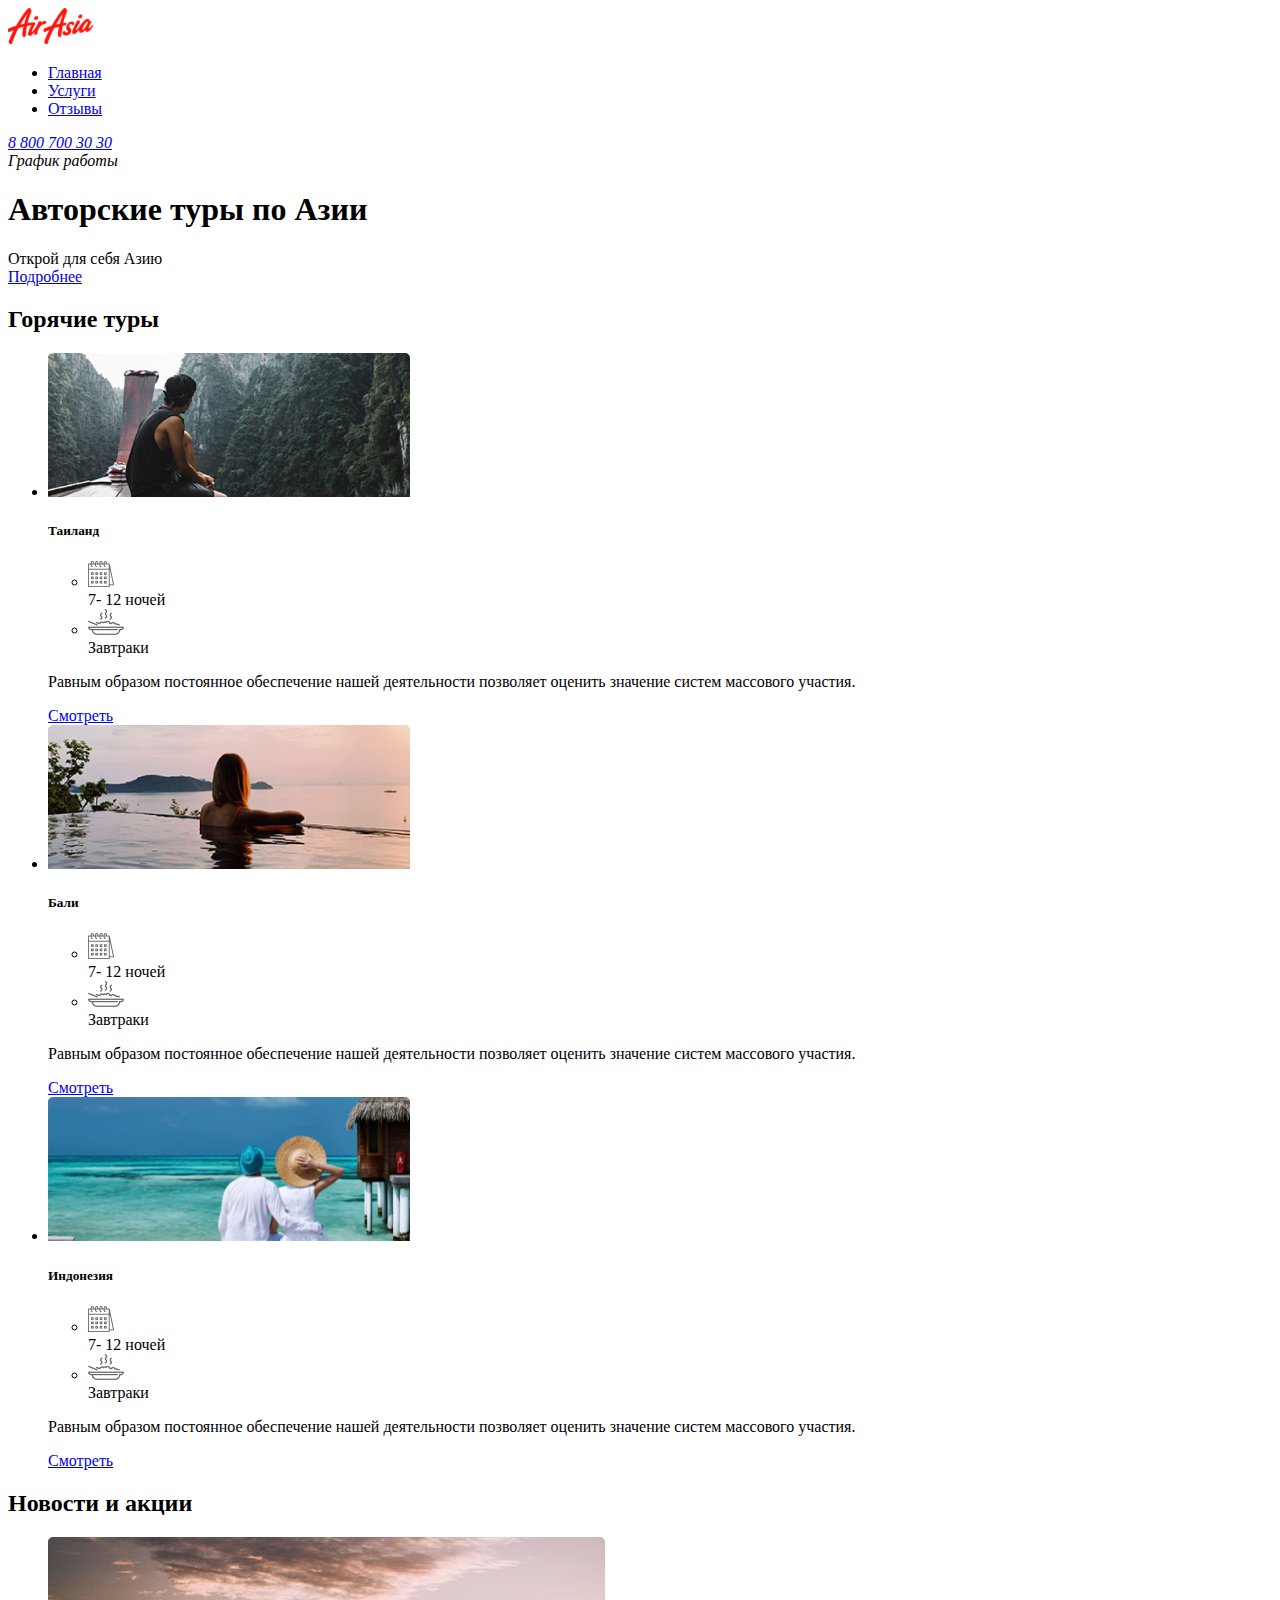
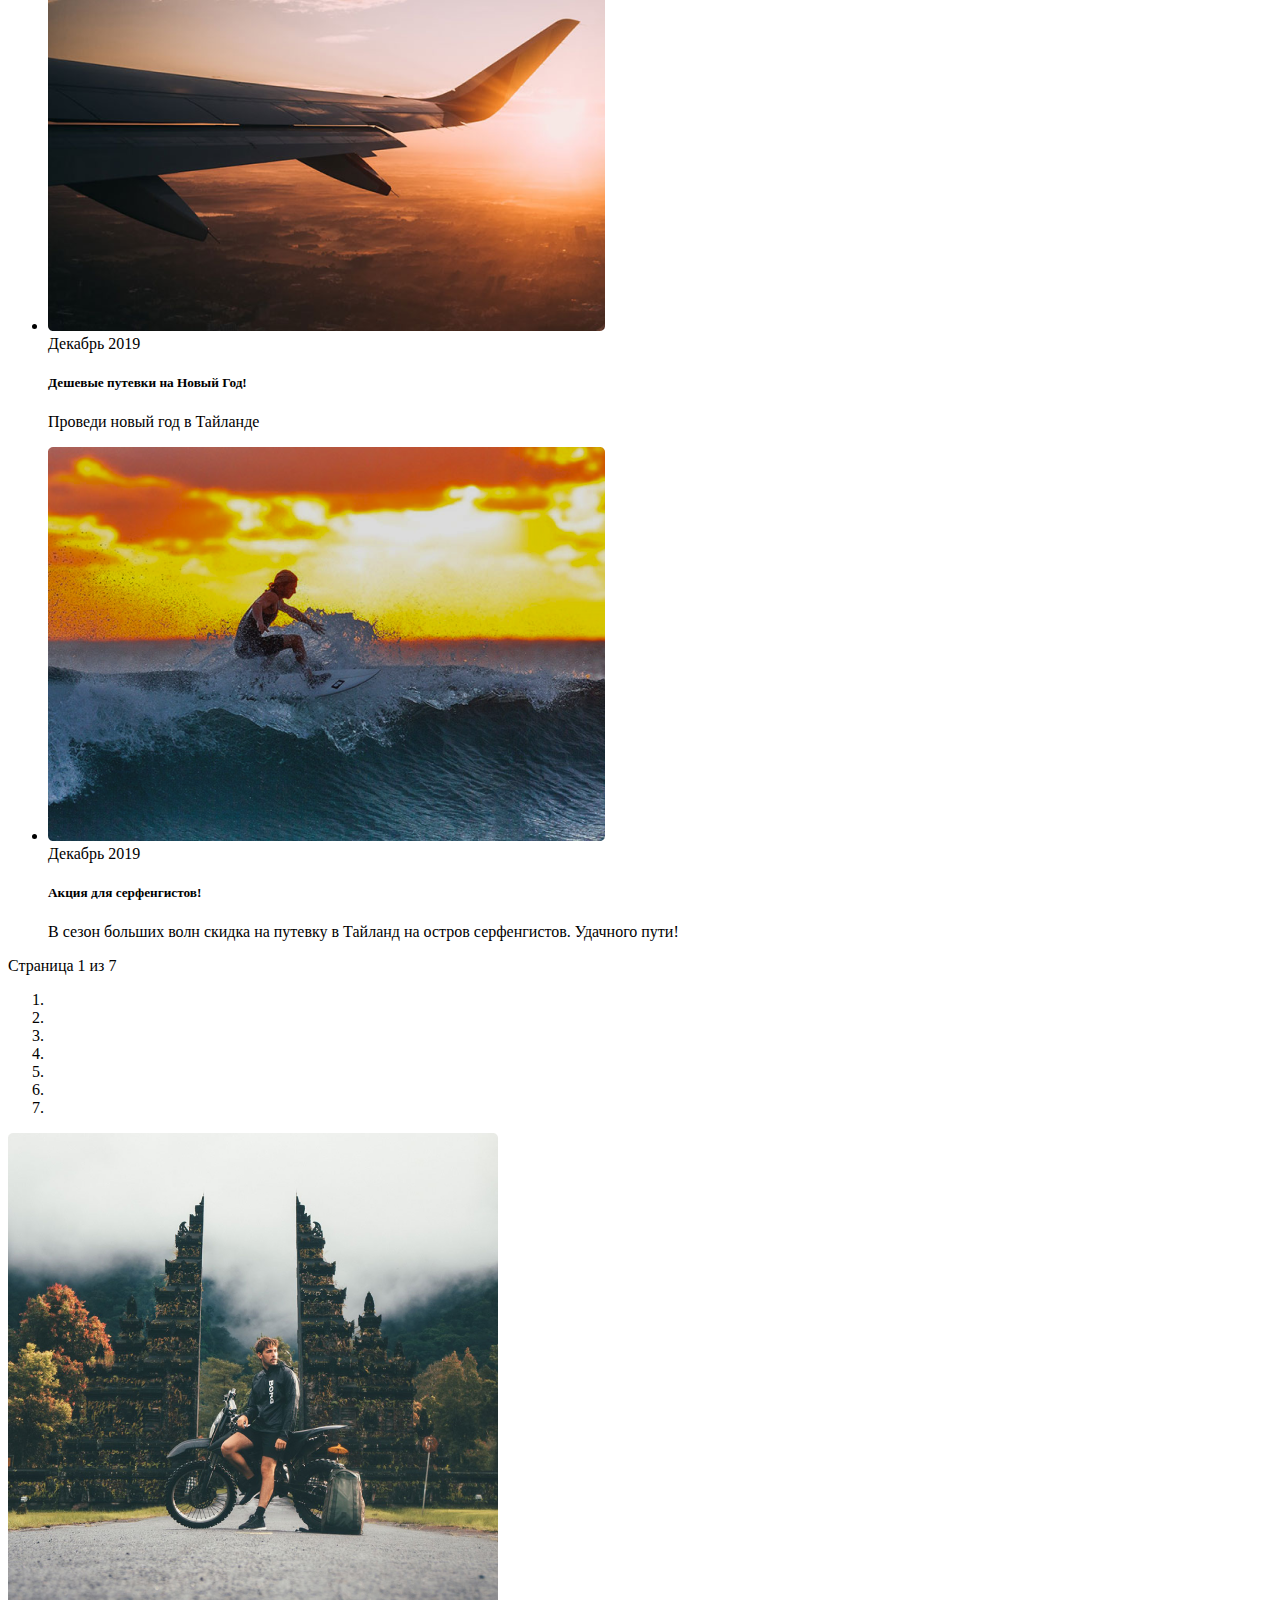
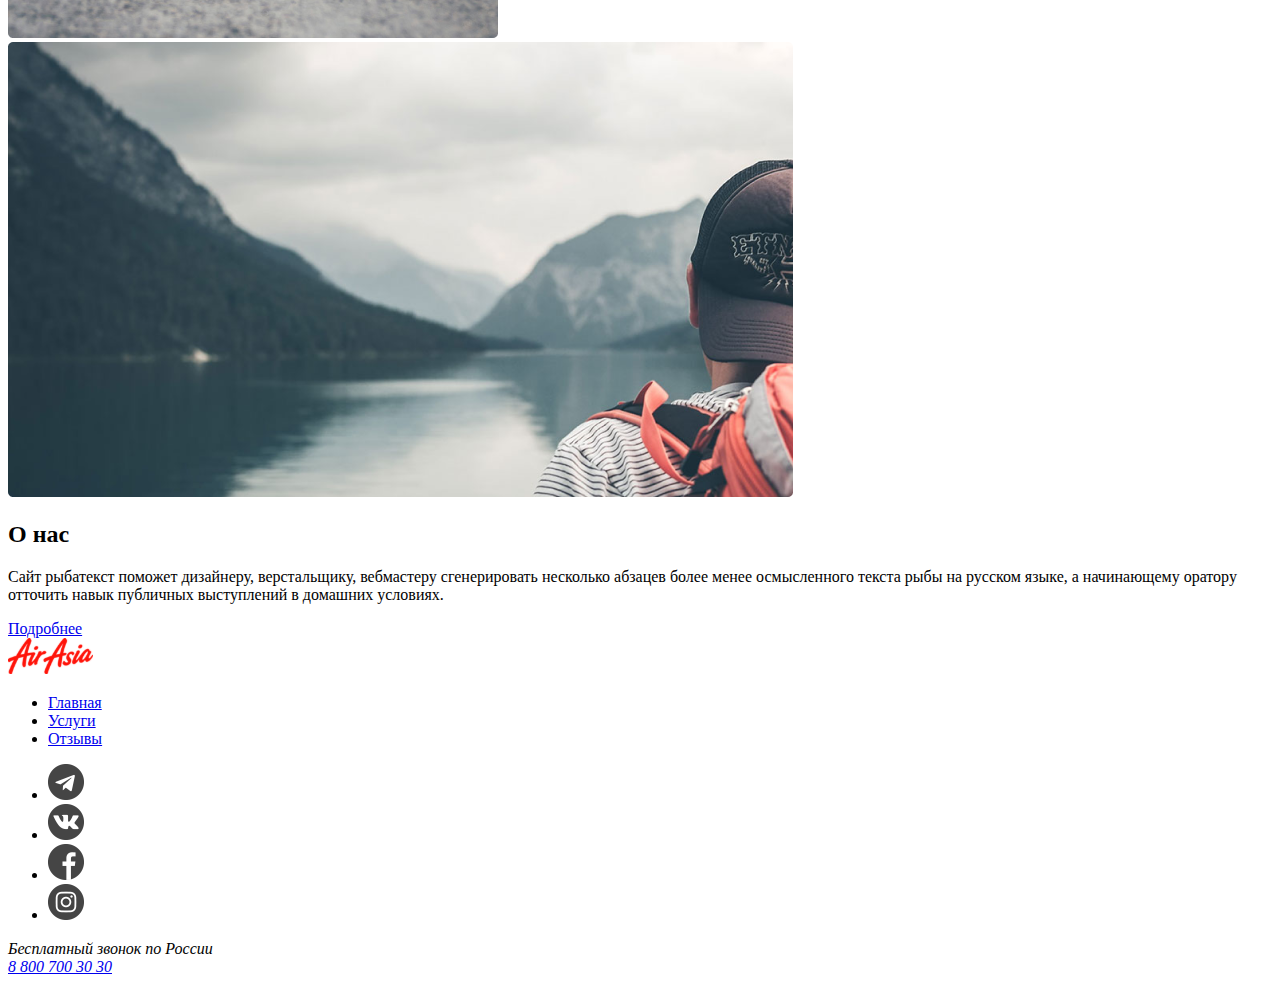
==== index.html @ 6c0ec5ff "Add files via upload" ====
<!DOCTYPE html>
<html lang="ru">

<head>
  <meta charset="UTF-8">
  <meta http-equiv="X-UA-Compatible" content="IE=edge">
  <meta name="viewport" content="width=device-width, initial-scale=1.0">
  <title>Air-asia</title>
</head>

<body>
  <div class="wrapper">
    <div class="wrapper__content">
      <header class="header">
        <div class="container header__container">
          <a href="#" class="logo">
            <img src="logo/logo.svg" alt="logo" class="logo__img">
          </a>
          <nav class="menu">
            <ul class="menu__list">
              <li class="menu__item">
                <a href="#" class="menu__link">Главная</a>
              </li>
              <li class="menu__item">
                <a href="#" class="menu__link">Услуги</a>
              </li>
              <li class="menu__item">
                <a href="#" class="menu__link">Отзывы</a>
              </li>
            </ul>
          </nav>
          <address class="contacts">
            <a href="tel:+78007003030" class="contact__phone">8 800 700 30 30</a>
            <div class="contacts__info">График работы</div>
          </address>
        </div>
      </header>

      <main class="maincontent">
        <section class="hello">
          <div class="container hello__container">
            <h1 class="hello__title">Авторские туры по Азии</h1>
            <div class="hello__subtitle">Открой для себя Азию</div>
            <a href="#" class="button">Подробнее</a>
          </div>
        </section>

        <section class="offers">
          <div class="container offers__container">
            <h2 class="title title--fire">Горячие туры</h2>
            <ul class="offers__list">
              <li class="offers__item">
                <img src="img/river.png" alt="river" class="offers__img">
                <div class="offers__content">
                  <h5 class="offers__title">Таиланд</h5>
                  <ul class="offers__features">
                    <li class="offers__feature">
                      <img src="icon/calendar.svg" alt="calendar" class="offers__feature-icon">
                      <div class="offer__feature-text">7- 12 ночей</div>
                    </li>
                    <li class="offers__feature">
                      <img src="icon/meal.svg" alt="meal" class="offers__feature-icon">
                      <div class="offer__feature-text">Завтраки</div>
                    </li>
                  </ul>
                  <p class="offers__text">Равным образом постоянное обеспечение нашей деятельности позволяет оценить
                    значение систем массового участия.</p>
                  <a href="#" class="button button--light">Смотреть</a>
                </div>
              </li>
              <li class="offers__item">
                <img src="img/pool.png" alt="pool" class="offers__img">
                <div class="offers__content">
                  <h5 class="offers__title">Бали</h5>
                  <ul class="offers__features">
                    <li class="offers__feature">
                      <img src="icon/calendar.svg" alt="calendar" class="offers__feature-icon">
                      <div class="offer__feature-text">7- 12 ночей</div>
                    </li>
                    <li class="offers__feature">
                      <img src="icon/meal.svg" alt="meal" class="offers__feature-icon">
                      <div class="offer__feature-text">Завтраки</div>
                    </li>
                  </ul>
                  <p class="offers__text">Равным образом постоянное обеспечение нашей деятельности позволяет оценить
                    значение систем массового участия.</p>
                  <a href="#" class="button button--light">Смотреть</a>
              </li>
              <li class="offers__item">
                <img src="img/ocean.png" alt="ocean" class="offers__img">
                <div class="offers__content">
                  <h5 class="offers__title">Индонезия</h5>
                  <ul class="offers__features">
                    <li class="offers__feature">
                      <img src="icon/calendar.svg" alt="calendar" class="offers__feature-icon">
                      <div class="offer__feature-text">7- 12 ночей</div>
                    </li>
                    <li class="offers__feature">
                      <img src="icon/meal.svg" alt="meal" class="offers__feature-icon">
                      <div class="offer__feature-text">Завтраки</div>
                    </li>
                  </ul>
                  <p class="offers__text">Равным образом постоянное обеспечение нашей деятельности позволяет оценить
                    значение систем массового участия.</p>
                  <a href="#" class="button button--light">Смотреть</a>
              </li>
            </ul>
          </div>
        </section>

        <section class="news">
          <div class="container news__container">
            <h2 class="title">Новости и акции</h2>
            <ul class="news__list">
              <li class="news__item">
                <div class="news__content">
                  <img src="img/plain.png" alt="plain" class="news__img">
                  <div class="news__date">Декабрь 2019</div>
                  <h5 class="news__title">Дешевые путевки на Новый Год!</h5>
                  <p class="news__text">Проведи новый год в Тайланде</p>
                </div>
              </li>
              <li class="news__item">
                <div class="news__content">
                  <img src="img/Surfer.png" alt="Surfer" class="news__img">
                  <div class="news__date">Декабрь 2019</div>
                  <h5 class="news__title">Акция для серфенгистов!</h5>
                  <p class="news__text">В сезон больших волн скидка на путевку в Тайланд на остров серфенгистов.
                    Удачного пути!</p>
                </div>
              </li>
            </ul>
            <div class="news__page">
              <div class="news__page-number">Страница 1 из 7</div>
              <ol class="news__page-list">
                <li class="news__page-item"></li>
                <li class="news__page-item"></li>
                <li class="news__page-item"></li>
                <li class="news__page-item"></li>
                <li class="news__page-item"></li>
                <li class="news__page-item"></li>
                <li class="news__page-item"></li>
              </ol>
            </div>
          </div>
        </section>

        <section class="about">
          <div class="container about__container">
            <img src="img/gates.png" alt="gates" class="about__img">
            <div class="about__content">
              <img src="img/mountains.png" alt="mountains" class="about__img">
              <h2 class="title title--dark">О нас</h2>
              <p class="about__text">Сайт рыбатекст поможет дизайнеру, верстальщику, вебмастеру сгенерировать несколько абзацев более менее осмысленного текста рыбы на русском языке, а начинающему оратору отточить навык публичных выступлений в домашних условиях. </p>
              <a href="#" class="button">Подробнее</a>
            </div>
          </div>
        </section>
      </main>
    </div>
  </div>
  <footer class="footer">
    <div class="container footer__container">
      <a href="#" class="logo">
        <img src="logo/logo.svg" alt="logo" class="logo__img">
      </a>
      <nav class="menu">
        <ul class="menu__list">
          <li class="menu__item">
            <a href="#" class="menu__link">Главная</a>
          </li>
          <li class="menu__item">
            <a href="#" class="menu__link">Услуги</a>
          </li>
          <li class="menu__item">
            <a href="#" class="menu__link">Отзывы</a>
          </li>
        </ul>
        <ul class="socials">
          <li class="social__item">
            <a href="#" class="social__link">
              <img src="icon/telegram.svg" alt="telegram" class="social__icon">
            </a>
          </li>
          <li class="social__item">
            <a href="#" class="social__link">
              <img src="icon/vk.svg" alt="vk" class="social__icon">
            </a>
          </li>
          <li class="social__item">
            <a href="#" class="social__link">
              <img src="icon/f.svg" alt="facebook" class="social__icon">
            </a>
          </li>
          <li class="social__item">
            <a href="#" class="social__link">
              <img src="icon/in.svg" alt="instagram" class="social__icon">
            </a>
          </li>
        </ul>
      </nav>
      <address class="footer__contacts">
        <div class="footer__info">Бесплатный звонок по России</div>
        <a href="tel:+78007003030" class="contact__phone">8 800 700 30 30</a>
      </address>
    </div>
  </footer>
</body>

</html>
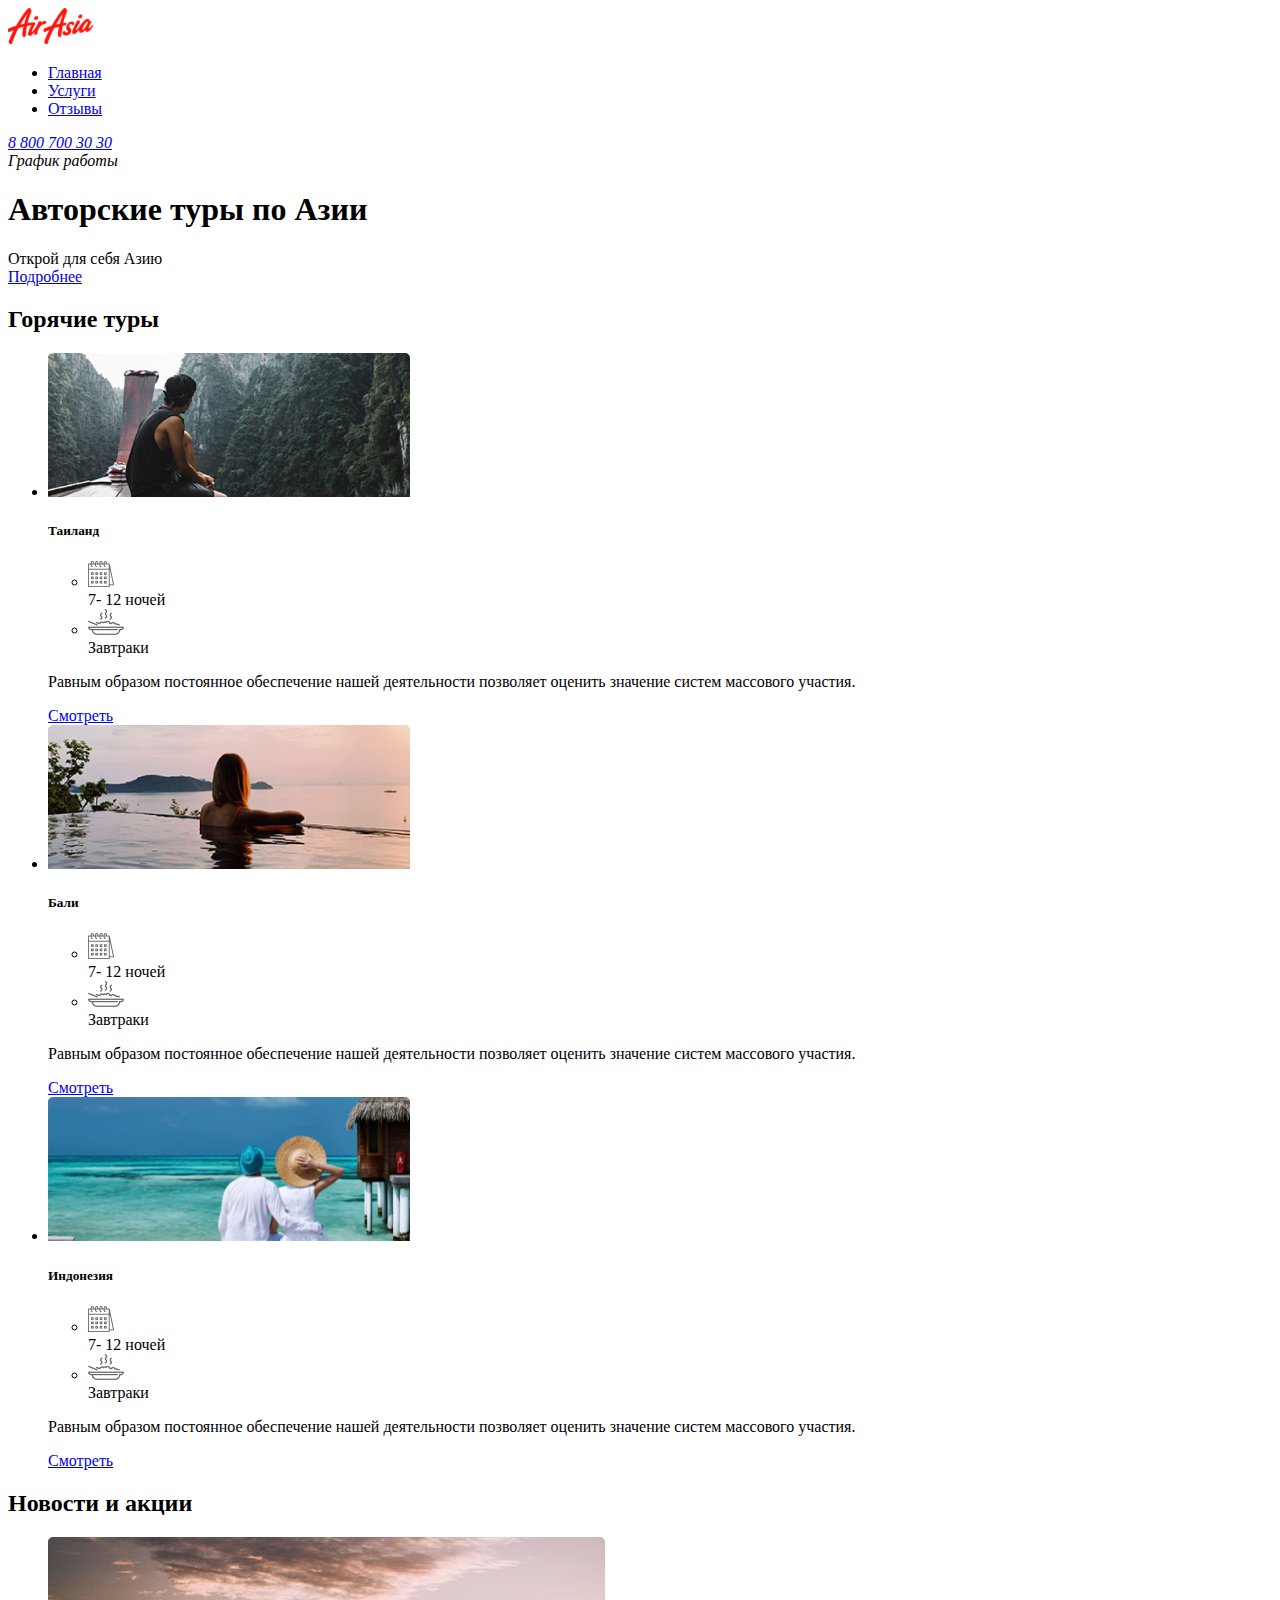
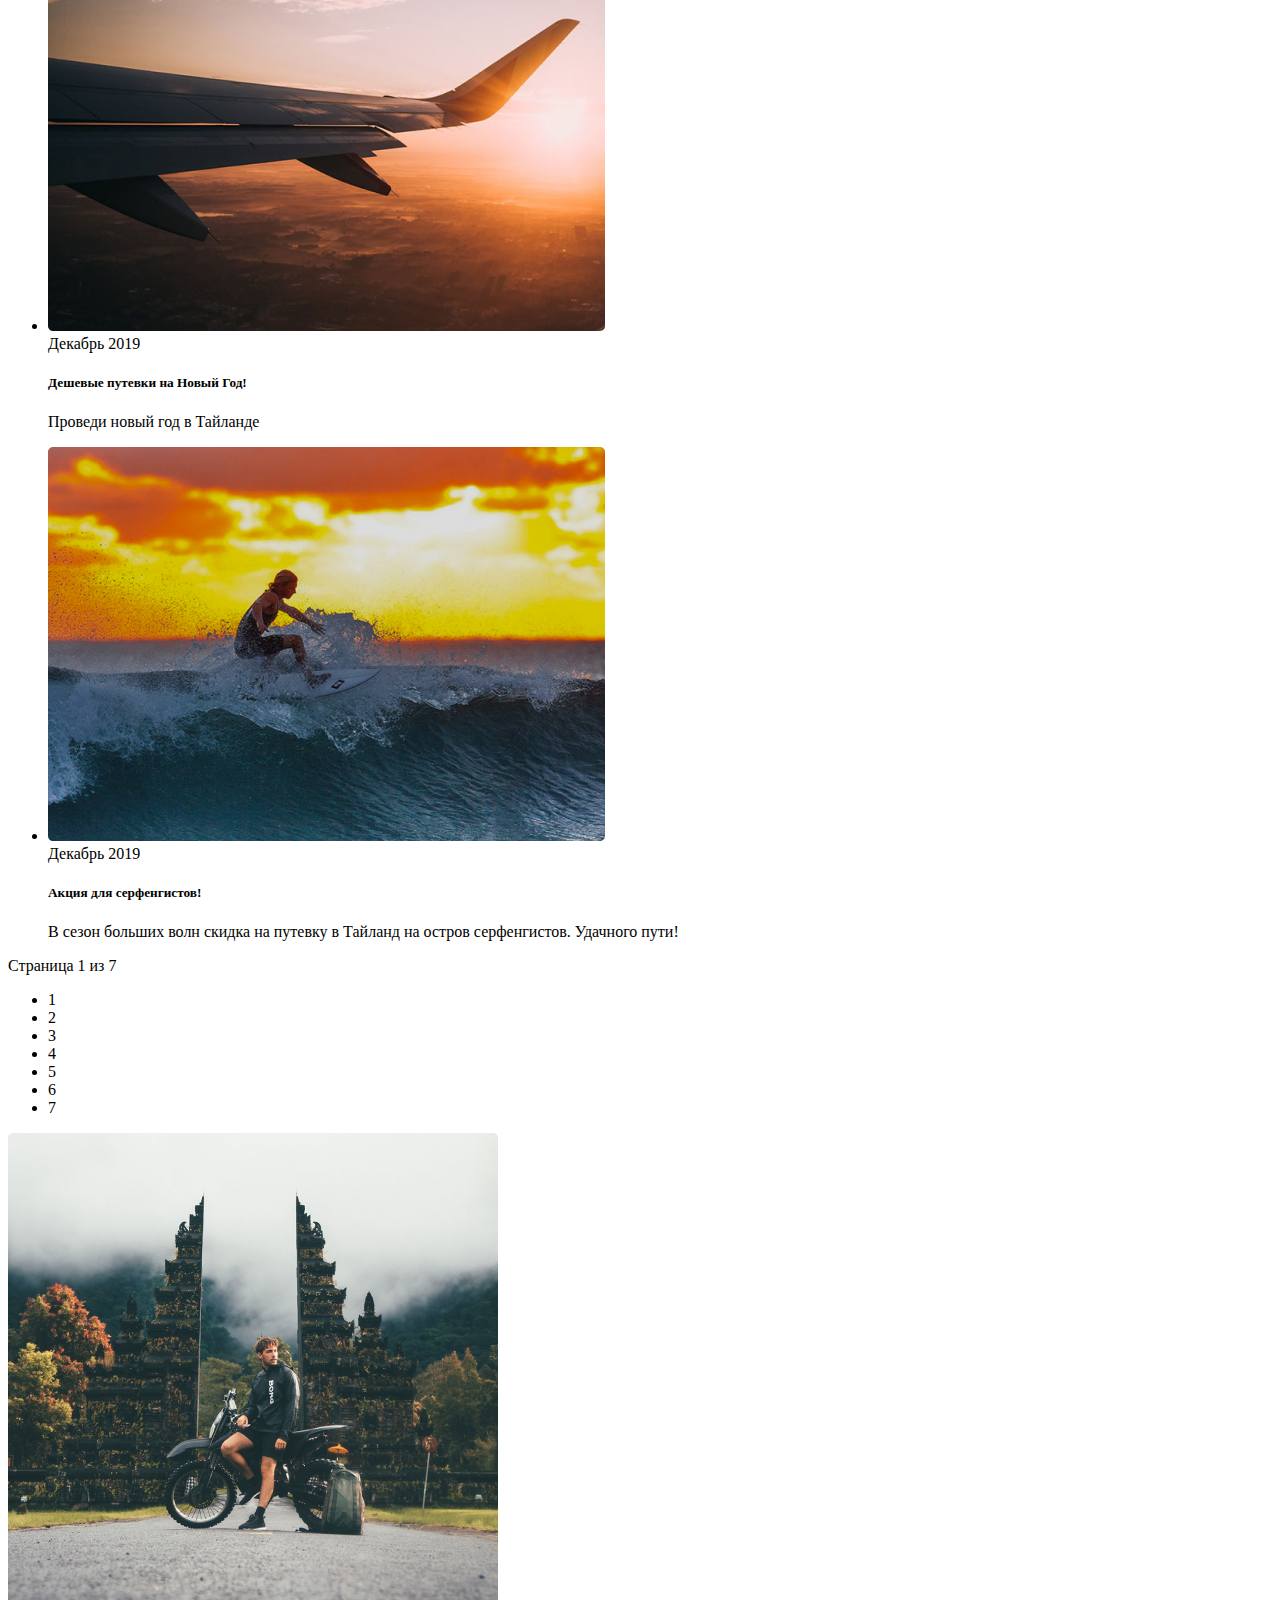
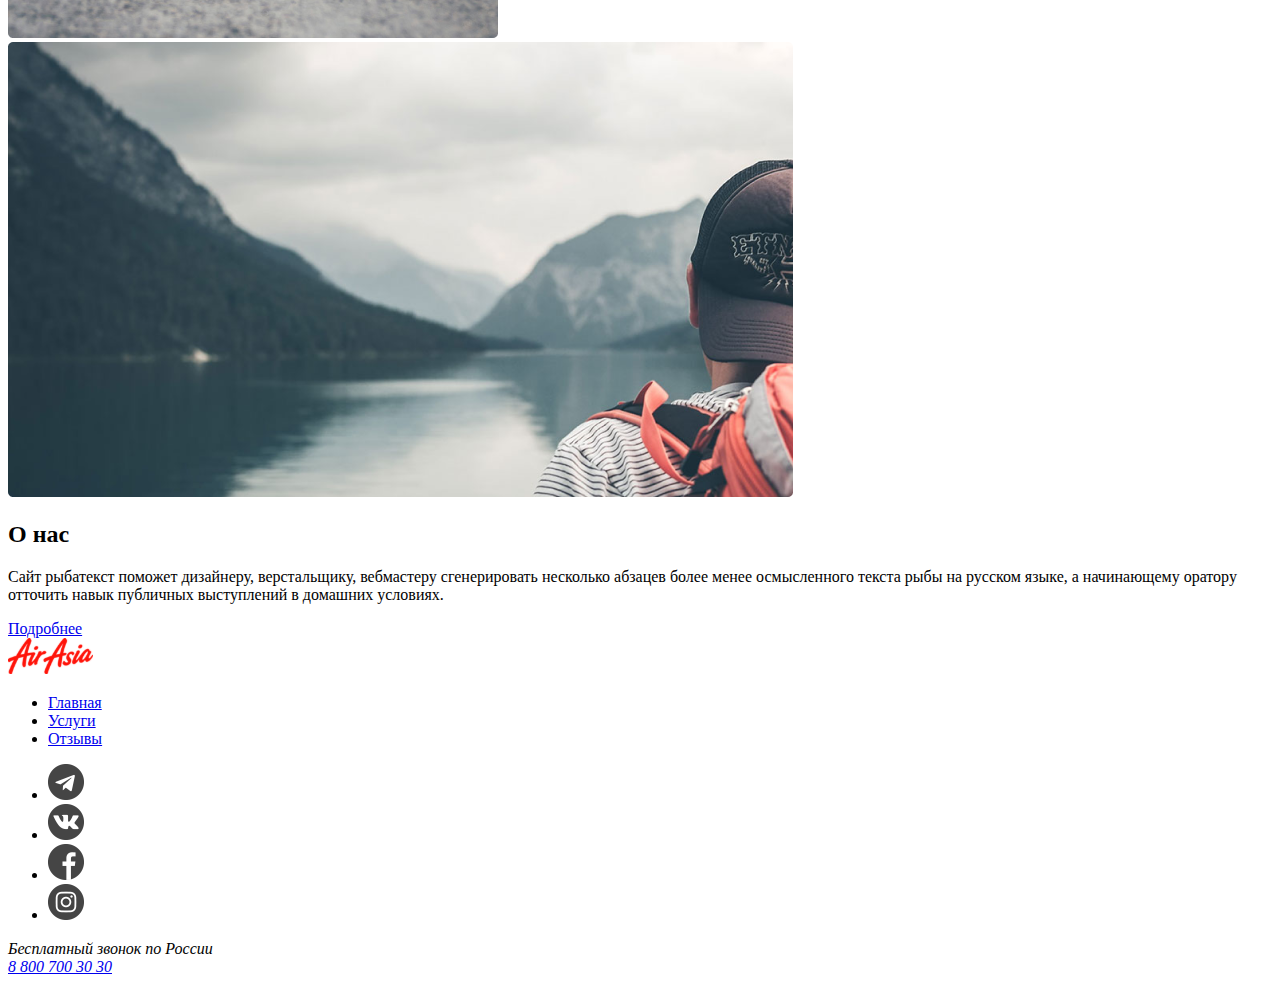
==== commit 2de86c6c: "Update index.html" ====
--- a/index.html
+++ b/index.html
@@ -10,154 +10,154 @@
 
 <body>
   <div class="wrapper">
-    <div class="wrapper__content">
-      <header class="header">
-        <div class="container header__container">
-          <a href="#" class="logo">
-            <img src="logo/logo.svg" alt="logo" class="logo__img">
-          </a>
-          <nav class="menu">
-            <ul class="menu__list">
-              <li class="menu__item">
-                <a href="#" class="menu__link">Главная</a>
-              </li>
-              <li class="menu__item">
-                <a href="#" class="menu__link">Услуги</a>
-              </li>
-              <li class="menu__item">
-                <a href="#" class="menu__link">Отзывы</a>
-              </li>
+    <header class="header">
+      <div class="container header__container">
+        <a href="#" class="logo">
+          <img src="logo/logo.svg" alt="logo" class="logo__img">
+        </a>
+        <nav class="menu">
+          <ul class="menu__list">
+            <li class="menu__item">
+              <a href="#" class="menu__link">Главная</a>
+            </li>
+            <li class="menu__item">
+              <a href="#" class="menu__link">Услуги</a>
+            </li>
+            <li class="menu__item">
+              <a href="#" class="menu__link">Отзывы</a>
+            </li>
+          </ul>
+        </nav>
+        <address class="contacts">
+          <a href="tel:+78007003030" class="contact__phone">8 800 700 30 30</a>
+          <div class="contacts__info">График работы</div>
+        </address>
+      </div>
+    </header>
+
+    <main class="maincontent">
+      <section class="hello">
+        <div class="container hello__container">
+          <h1 class="hello__title">Авторские туры по Азии</h1>
+          <div class="hello__subtitle">Открой для себя Азию</div>
+          <a href="#" class="button">Подробнее</a>
+        </div>
+      </section>
+
+      <section class="offers">
+        <div class="container offers__container">
+          <h2 class="title title--fire">Горячие туры</h2>
+          <ul class="offers__list">
+            <li class="offers__item">
+              <img src="img/river.png" alt="river" class="offers__img">
+              <div class="offers__content">
+                <h5 class="offers__title">Таиланд</h5>
+                <ul class="offers__features">
+                  <li class="offers__feature">
+                    <img src="icon/calendar.svg" alt="calendar" class="offers__feature-icon">
+                    <div class="offer__feature-text">7- 12 ночей</div>
+                  </li>
+                  <li class="offers__feature">
+                    <img src="icon/meal.svg" alt="meal" class="offers__feature-icon">
+                    <div class="offer__feature-text">Завтраки</div>
+                  </li>
+                </ul>
+                <p class="offers__text">Равным образом постоянное обеспечение нашей деятельности позволяет оценить
+                  значение систем массового участия.</p>
+                <a href="#" class="button button--light">Смотреть</a>
+              </div>
+            </li>
+            <li class="offers__item">
+              <img src="img/pool.png" alt="pool" class="offers__img">
+              <div class="offers__content">
+                <h5 class="offers__title">Бали</h5>
+                <ul class="offers__features">
+                  <li class="offers__feature">
+                    <img src="icon/calendar.svg" alt="calendar" class="offers__feature-icon">
+                    <div class="offer__feature-text">7- 12 ночей</div>
+                  </li>
+                  <li class="offers__feature">
+                    <img src="icon/meal.svg" alt="meal" class="offers__feature-icon">
+                    <div class="offer__feature-text">Завтраки</div>
+                  </li>
+                </ul>
+                <p class="offers__text">Равным образом постоянное обеспечение нашей деятельности позволяет оценить
+                  значение систем массового участия.</p>
+                <a href="#" class="button button--light">Смотреть</a>
+            </li>
+            <li class="offers__item">
+              <img src="img/ocean.png" alt="ocean" class="offers__img">
+              <div class="offers__content">
+                <h5 class="offers__title">Индонезия</h5>
+                <ul class="offers__features">
+                  <li class="offers__feature">
+                    <img src="icon/calendar.svg" alt="calendar" class="offers__feature-icon">
+                    <div class="offer__feature-text">7- 12 ночей</div>
+                  </li>
+                  <li class="offers__feature">
+                    <img src="icon/meal.svg" alt="meal" class="offers__feature-icon">
+                    <div class="offer__feature-text">Завтраки</div>
+                  </li>
+                </ul>
+                <p class="offers__text">Равным образом постоянное обеспечение нашей деятельности позволяет оценить
+                  значение систем массового участия.</p>
+                <a href="#" class="button button--light">Смотреть</a>
+            </li>
+          </ul>
+        </div>
+      </section>
+
+      <section class="news">
+        <div class="container news__container">
+          <h2 class="title">Новости и акции</h2>
+          <ul class="news__list">
+            <li class="news__item">
+              <div class="news__content">
+                <img src="img/plain.png" alt="plain" class="news__img">
+                <div class="news__date">Декабрь 2019</div>
+                <h5 class="news__title">Дешевые путевки на Новый Год!</h5>
+                <p class="news__text">Проведи новый год в Тайланде</p>
+              </div>
+            </li>
+            <li class="news__item">
+              <div class="news__content">
+                <img src="img/Surfer.png" alt="Surfer" class="news__img">
+                <div class="news__date">Декабрь 2019</div>
+                <h5 class="news__title">Акция для серфенгистов!</h5>
+                <p class="news__text">В сезон больших волн скидка на путевку в Тайланд на остров серфенгистов.
+                  Удачного пути!</p>
+              </div>
+            </li>
+          </ul>
+          <div class="news__page">
+            <div class="news__page-number">Страница 1 из 7</div>
+            <ul class="news__page-list">
+              <li class="news__page-item">1</li>
+              <li class="news__page-item">2</li>
+              <li class="news__page-item">3</li>
+              <li class="news__page-item">4</li>
+              <li class="news__page-item">5</li>
+              <li class="news__page-item">6</li>
+              <li class="news__page-item">7</li>
             </ul>
-          </nav>
-          <address class="contacts">
-            <a href="tel:+78007003030" class="contact__phone">8 800 700 30 30</a>
-            <div class="contacts__info">График работы</div>
-          </address>
-        </div>
-      </header>
-
-      <main class="maincontent">
-        <section class="hello">
-          <div class="container hello__container">
-            <h1 class="hello__title">Авторские туры по Азии</h1>
-            <div class="hello__subtitle">Открой для себя Азию</div>
+          </div>
+        </div>
+      </section>
+
+      <section class="about">
+        <div class="container about__container">
+          <img src="img/gates.png" alt="gates" class="about__img">
+          <div class="about__content">
+            <img src="img/mountains.png" alt="mountains" class="about__img">
+            <h2 class="title title--dark">О нас</h2>
+            <p class="about__text">Сайт рыбатекст поможет дизайнеру, верстальщику, вебмастеру сгенерировать несколько
+              абзацев более менее осмысленного текста рыбы на русском языке, а начинающему оратору отточить навык
+              публичных выступлений в домашних условиях. </p>
             <a href="#" class="button">Подробнее</a>
           </div>
-        </section>
-
-        <section class="offers">
-          <div class="container offers__container">
-            <h2 class="title title--fire">Горячие туры</h2>
-            <ul class="offers__list">
-              <li class="offers__item">
-                <img src="img/river.png" alt="river" class="offers__img">
-                <div class="offers__content">
-                  <h5 class="offers__title">Таиланд</h5>
-                  <ul class="offers__features">
-                    <li class="offers__feature">
-                      <img src="icon/calendar.svg" alt="calendar" class="offers__feature-icon">
-                      <div class="offer__feature-text">7- 12 ночей</div>
-                    </li>
-                    <li class="offers__feature">
-                      <img src="icon/meal.svg" alt="meal" class="offers__feature-icon">
-                      <div class="offer__feature-text">Завтраки</div>
-                    </li>
-                  </ul>
-                  <p class="offers__text">Равным образом постоянное обеспечение нашей деятельности позволяет оценить
-                    значение систем массового участия.</p>
-                  <a href="#" class="button button--light">Смотреть</a>
-                </div>
-              </li>
-              <li class="offers__item">
-                <img src="img/pool.png" alt="pool" class="offers__img">
-                <div class="offers__content">
-                  <h5 class="offers__title">Бали</h5>
-                  <ul class="offers__features">
-                    <li class="offers__feature">
-                      <img src="icon/calendar.svg" alt="calendar" class="offers__feature-icon">
-                      <div class="offer__feature-text">7- 12 ночей</div>
-                    </li>
-                    <li class="offers__feature">
-                      <img src="icon/meal.svg" alt="meal" class="offers__feature-icon">
-                      <div class="offer__feature-text">Завтраки</div>
-                    </li>
-                  </ul>
-                  <p class="offers__text">Равным образом постоянное обеспечение нашей деятельности позволяет оценить
-                    значение систем массового участия.</p>
-                  <a href="#" class="button button--light">Смотреть</a>
-              </li>
-              <li class="offers__item">
-                <img src="img/ocean.png" alt="ocean" class="offers__img">
-                <div class="offers__content">
-                  <h5 class="offers__title">Индонезия</h5>
-                  <ul class="offers__features">
-                    <li class="offers__feature">
-                      <img src="icon/calendar.svg" alt="calendar" class="offers__feature-icon">
-                      <div class="offer__feature-text">7- 12 ночей</div>
-                    </li>
-                    <li class="offers__feature">
-                      <img src="icon/meal.svg" alt="meal" class="offers__feature-icon">
-                      <div class="offer__feature-text">Завтраки</div>
-                    </li>
-                  </ul>
-                  <p class="offers__text">Равным образом постоянное обеспечение нашей деятельности позволяет оценить
-                    значение систем массового участия.</p>
-                  <a href="#" class="button button--light">Смотреть</a>
-              </li>
-            </ul>
-          </div>
-        </section>
-
-        <section class="news">
-          <div class="container news__container">
-            <h2 class="title">Новости и акции</h2>
-            <ul class="news__list">
-              <li class="news__item">
-                <div class="news__content">
-                  <img src="img/plain.png" alt="plain" class="news__img">
-                  <div class="news__date">Декабрь 2019</div>
-                  <h5 class="news__title">Дешевые путевки на Новый Год!</h5>
-                  <p class="news__text">Проведи новый год в Тайланде</p>
-                </div>
-              </li>
-              <li class="news__item">
-                <div class="news__content">
-                  <img src="img/Surfer.png" alt="Surfer" class="news__img">
-                  <div class="news__date">Декабрь 2019</div>
-                  <h5 class="news__title">Акция для серфенгистов!</h5>
-                  <p class="news__text">В сезон больших волн скидка на путевку в Тайланд на остров серфенгистов.
-                    Удачного пути!</p>
-                </div>
-              </li>
-            </ul>
-            <div class="news__page">
-              <div class="news__page-number">Страница 1 из 7</div>
-              <ol class="news__page-list">
-                <li class="news__page-item"></li>
-                <li class="news__page-item"></li>
-                <li class="news__page-item"></li>
-                <li class="news__page-item"></li>
-                <li class="news__page-item"></li>
-                <li class="news__page-item"></li>
-                <li class="news__page-item"></li>
-              </ol>
-            </div>
-          </div>
-        </section>
-
-        <section class="about">
-          <div class="container about__container">
-            <img src="img/gates.png" alt="gates" class="about__img">
-            <div class="about__content">
-              <img src="img/mountains.png" alt="mountains" class="about__img">
-              <h2 class="title title--dark">О нас</h2>
-              <p class="about__text">Сайт рыбатекст поможет дизайнеру, верстальщику, вебмастеру сгенерировать несколько абзацев более менее осмысленного текста рыбы на русском языке, а начинающему оратору отточить навык публичных выступлений в домашних условиях. </p>
-              <a href="#" class="button">Подробнее</a>
-            </div>
-          </div>
-        </section>
-      </main>
-    </div>
+        </div>
+      </section>
+    </main>
   </div>
   <footer class="footer">
     <div class="container footer__container">
@@ -176,7 +176,9 @@
             <a href="#" class="menu__link">Отзывы</a>
           </li>
         </ul>
-        <ul class="socials">
+      </nav>
+      <div class="social">
+        <ul class="socials__list">
           <li class="social__item">
             <a href="#" class="social__link">
               <img src="icon/telegram.svg" alt="telegram" class="social__icon">
@@ -198,7 +200,7 @@
             </a>
           </li>
         </ul>
-      </nav>
+      </div>
       <address class="footer__contacts">
         <div class="footer__info">Бесплатный звонок по России</div>
         <a href="tel:+78007003030" class="contact__phone">8 800 700 30 30</a>
@@ -207,4 +209,4 @@
   </footer>
 </body>
 
-</html>+</html>
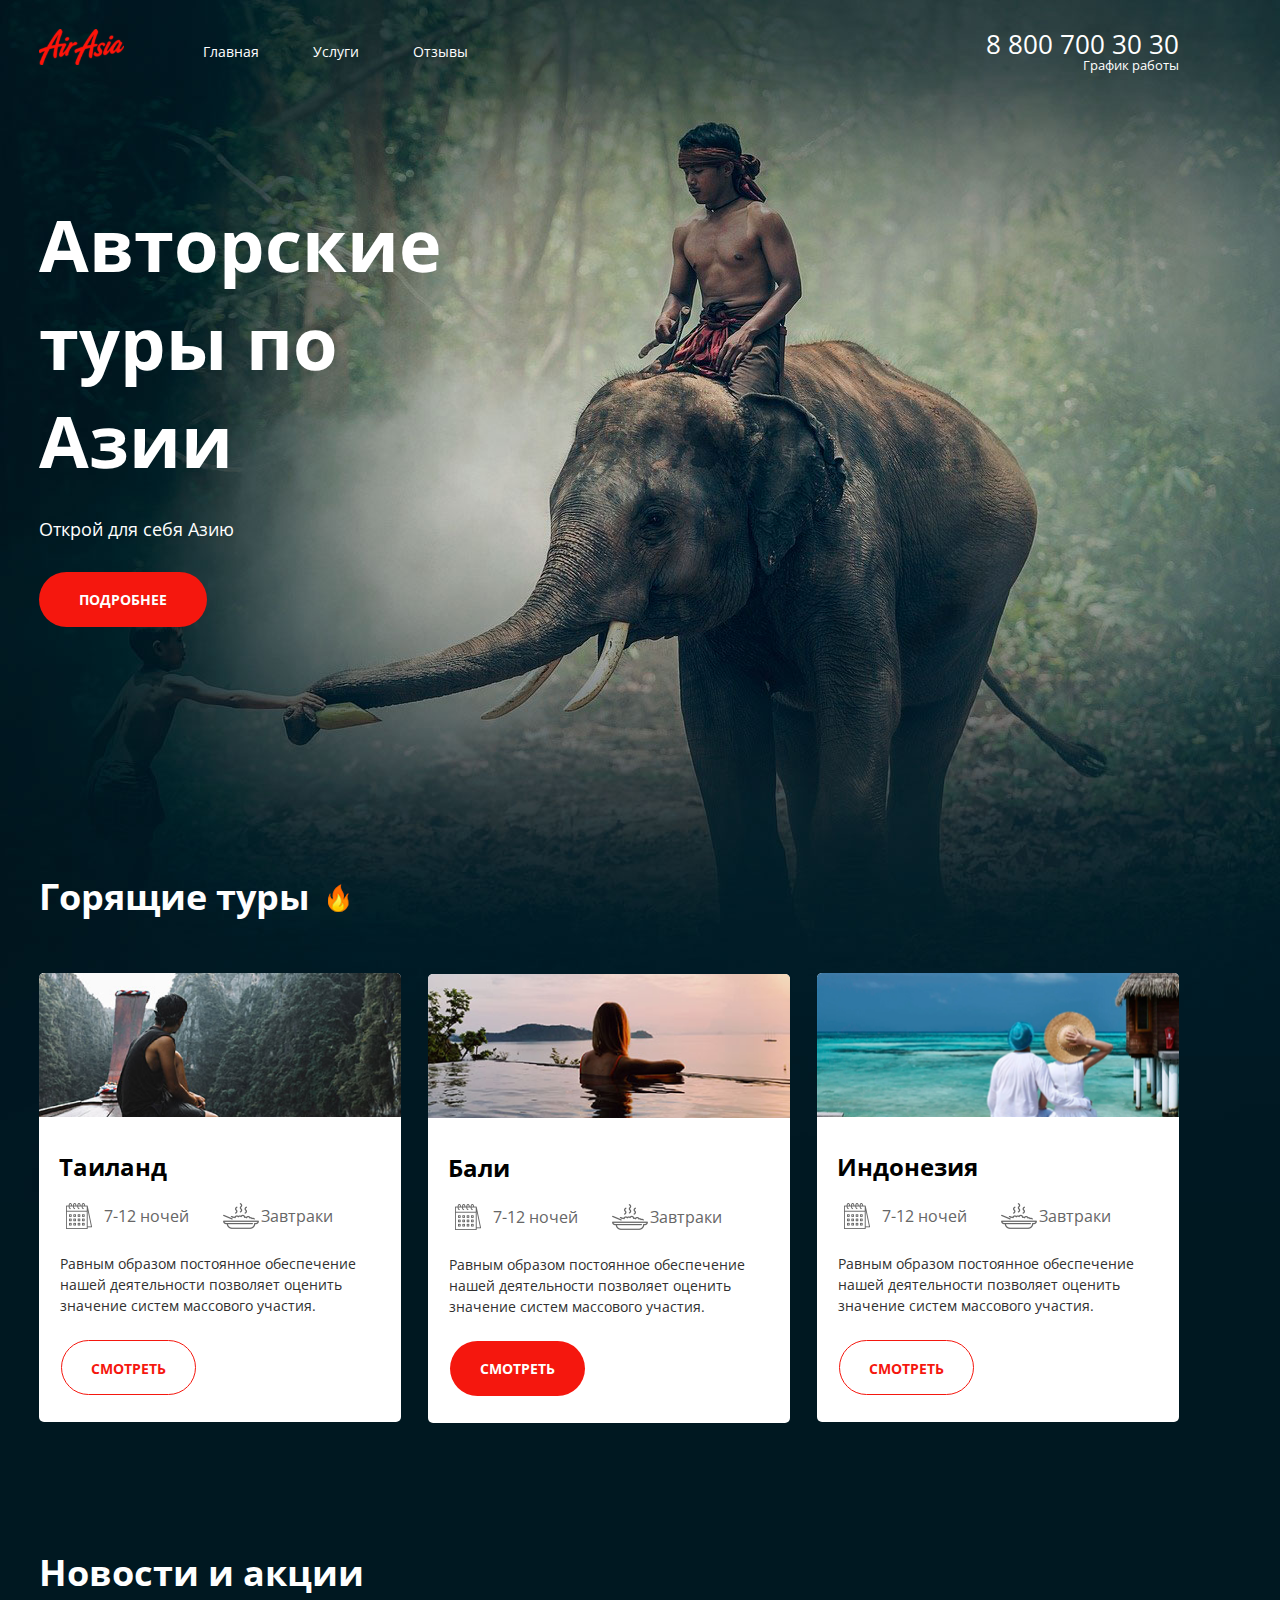
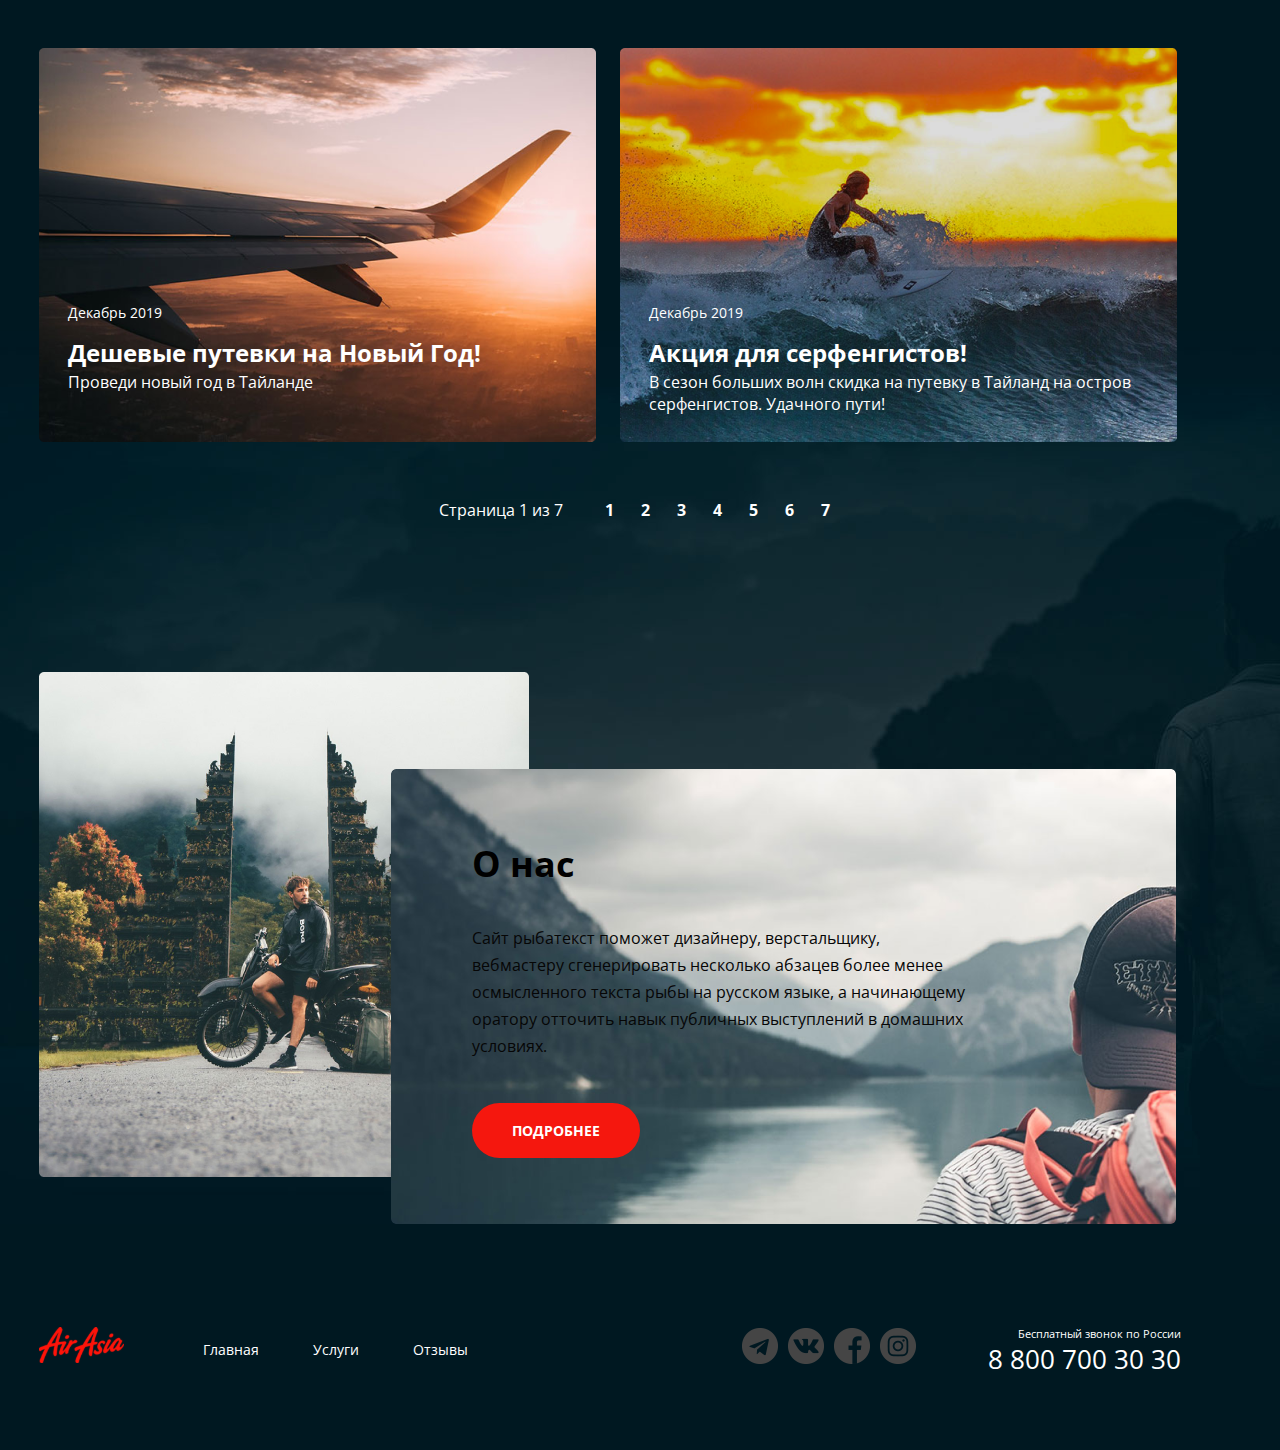
==== commit 9336fb40: "Add files via upload" ====
--- a/index.html
+++ b/index.html
@@ -5,14 +5,18 @@
   <meta charset="UTF-8">
   <meta http-equiv="X-UA-Compatible" content="IE=edge">
   <meta name="viewport" content="width=device-width, initial-scale=1.0">
+  <link rel="preconnect" href="https://fonts.googleapis.com">
+  <link rel="preconnect" href="https://fonts.gstatic.com" crossorigin>
+  <link href="https://fonts.googleapis.com/css2?family=Open+Sans:wght@400;700&display=swap" rel="stylesheet">
+  <link rel="stylesheet" href="style/main.css">
   <title>Air-asia</title>
 </head>
 
 <body>
-  <div class="wrapper">
+  <div class="wrapper main-page-wrapper">
     <header class="header">
       <div class="container header__container">
-        <a href="#" class="logo">
+        <a href="/" class="logo">
           <img src="logo/logo.svg" alt="logo" class="logo__img">
         </a>
         <nav class="menu">
@@ -30,7 +34,7 @@
         </nav>
         <address class="contacts">
           <a href="tel:+78007003030" class="contact__phone">8 800 700 30 30</a>
-          <div class="contacts__info">График работы</div>
+          <div class="contacts__dropdown-title">График работы</div>
         </address>
       </div>
     </header>
@@ -46,16 +50,18 @@
 
       <section class="offers">
         <div class="container offers__container">
-          <h2 class="title title--fire">Горячие туры</h2>
+          <h2 class="title title--fire">Горящие туры</h2>
           <ul class="offers__list">
             <li class="offers__item">
-              <img src="img/river.png" alt="river" class="offers__img">
+              <div class="offers__header">
+                <img src="img/river.png" alt="river" class="offers__img">
+              </div>
               <div class="offers__content">
                 <h5 class="offers__title">Таиланд</h5>
                 <ul class="offers__features">
                   <li class="offers__feature">
                     <img src="icon/calendar.svg" alt="calendar" class="offers__feature-icon">
-                    <div class="offer__feature-text">7- 12 ночей</div>
+                    <div class="offer__feature-text">7-12 ночей</div>
                   </li>
                   <li class="offers__feature">
                     <img src="icon/meal.svg" alt="meal" class="offers__feature-icon">
@@ -64,17 +70,19 @@
                 </ul>
                 <p class="offers__text">Равным образом постоянное обеспечение нашей деятельности позволяет оценить
                   значение систем массового участия.</p>
-                <a href="#" class="button button--light">Смотреть</a>
+                <a href="#" class="button offers__button--light">Смотреть</a>
               </div>
             </li>
             <li class="offers__item">
-              <img src="img/pool.png" alt="pool" class="offers__img">
+              <div class="offers__header">
+                <img src="img/pool.png" alt="pool" class="offers__img">
+              </div>
               <div class="offers__content">
                 <h5 class="offers__title">Бали</h5>
                 <ul class="offers__features">
                   <li class="offers__feature">
                     <img src="icon/calendar.svg" alt="calendar" class="offers__feature-icon">
-                    <div class="offer__feature-text">7- 12 ночей</div>
+                    <div class="offer__feature-text">7-12 ночей</div>
                   </li>
                   <li class="offers__feature">
                     <img src="icon/meal.svg" alt="meal" class="offers__feature-icon">
@@ -83,16 +91,18 @@
                 </ul>
                 <p class="offers__text">Равным образом постоянное обеспечение нашей деятельности позволяет оценить
                   значение систем массового участия.</p>
-                <a href="#" class="button button--light">Смотреть</a>
+                <a href="#" class="button offers__button">Смотреть</a>
             </li>
             <li class="offers__item">
-              <img src="img/ocean.png" alt="ocean" class="offers__img">
+              <div class="offers__header">
+                <img src="img/ocean.png" alt="ocean" class="offers__img">
+              </div>
               <div class="offers__content">
                 <h5 class="offers__title">Индонезия</h5>
                 <ul class="offers__features">
                   <li class="offers__feature">
                     <img src="icon/calendar.svg" alt="calendar" class="offers__feature-icon">
-                    <div class="offer__feature-text">7- 12 ночей</div>
+                    <div class="offer__feature-text">7-12 ночей</div>
                   </li>
                   <li class="offers__feature">
                     <img src="icon/meal.svg" alt="meal" class="offers__feature-icon">
@@ -101,7 +111,7 @@
                 </ul>
                 <p class="offers__text">Равным образом постоянное обеспечение нашей деятельности позволяет оценить
                   значение систем массового участия.</p>
-                <a href="#" class="button button--light">Смотреть</a>
+                <a href="#" class="button offers__button--light">Смотреть</a>
             </li>
           </ul>
         </div>
@@ -109,36 +119,37 @@
 
       <section class="news">
         <div class="container news__container">
-          <h2 class="title">Новости и акции</h2>
+          <h2 class="title news__header-title">Новости и акции</h2>
           <ul class="news__list">
             <li class="news__item">
+              <img src="img/plain.png" alt="plain" class="news__img">
               <div class="news__content">
-                <img src="img/plain.png" alt="plain" class="news__img">
-                <div class="news__date">Декабрь 2019</div>
+                <time class="news__date">Декабрь 2019</time>
                 <h5 class="news__title">Дешевые путевки на Новый Год!</h5>
                 <p class="news__text">Проведи новый год в Тайланде</p>
               </div>
             </li>
             <li class="news__item">
+              <img src="img/Surfer.png" alt="Surfer" class="news__img">
               <div class="news__content">
-                <img src="img/Surfer.png" alt="Surfer" class="news__img">
-                <div class="news__date">Декабрь 2019</div>
+                <time class="news__date">Декабрь 2019</time>
                 <h5 class="news__title">Акция для серфенгистов!</h5>
                 <p class="news__text">В сезон больших волн скидка на путевку в Тайланд на остров серфенгистов.
                   Удачного пути!</p>
               </div>
             </li>
           </ul>
-          <div class="news__page">
-            <div class="news__page-number">Страница 1 из 7</div>
-            <ul class="news__page-list">
-              <li class="news__page-item">1</li>
-              <li class="news__page-item">2</li>
-              <li class="news__page-item">3</li>
-              <li class="news__page-item">4</li>
-              <li class="news__page-item">5</li>
-              <li class="news__page-item">6</li>
-              <li class="news__page-item">7</li>
+          <div class="paginator">
+            <div class="paginatop__display">Страница 1 из 7</div>
+            <ul class="paginator__list">
+              <li class="paginator__item"><a href="#" class="paginator__link">1</a></li>
+              <li class="paginator__item"><a href="#" class="paginator__link">2</a></li>
+              <li class="paginator__item"><a href="#" class="paginator__link">3</a></li>
+              <li class="paginator__item"><a href="#" class="paginator__link">4</a></li>
+              <li class="paginator__item"><a href="#" class="paginator__link">5</a></li>
+              <li class="paginator__item"><a href="#" class="paginator__link">6</a></li>
+              <li class="paginator__item"><a href="#" class="paginator__link">7</a></li>
+              
             </ul>
           </div>
         </div>
@@ -148,12 +159,11 @@
         <div class="container about__container">
           <img src="img/gates.png" alt="gates" class="about__img">
           <div class="about__content">
-            <img src="img/mountains.png" alt="mountains" class="about__img">
             <h2 class="title title--dark">О нас</h2>
             <p class="about__text">Сайт рыбатекст поможет дизайнеру, верстальщику, вебмастеру сгенерировать несколько
               абзацев более менее осмысленного текста рыбы на русском языке, а начинающему оратору отточить навык
               публичных выступлений в домашних условиях. </p>
-            <a href="#" class="button">Подробнее</a>
+            <a href="#" class="button about__button">Подробнее</a>
           </div>
         </div>
       </section>
@@ -203,10 +213,10 @@
       </div>
       <address class="footer__contacts">
         <div class="footer__info">Бесплатный звонок по России</div>
-        <a href="tel:+78007003030" class="contact__phone">8 800 700 30 30</a>
+        <a href="tel:+78007003030" class="footer__contact-phone">8 800 700 30 30</a>
       </address>
     </div>
   </footer>
 </body>
 
-</html>
+</html>--- a/style/main.css
+++ b/style/main.css
@@ -0,0 +1,7 @@
+@import url(./blocks/base.css);
+@import url(./blocks/header.css);
+@import url(./blocks/hello.css);
+@import url(./blocks/offers.css);
+@import url(./blocks/news.css);
+@import url(./blocks/about.css);
+@import url(./blocks/footer.css);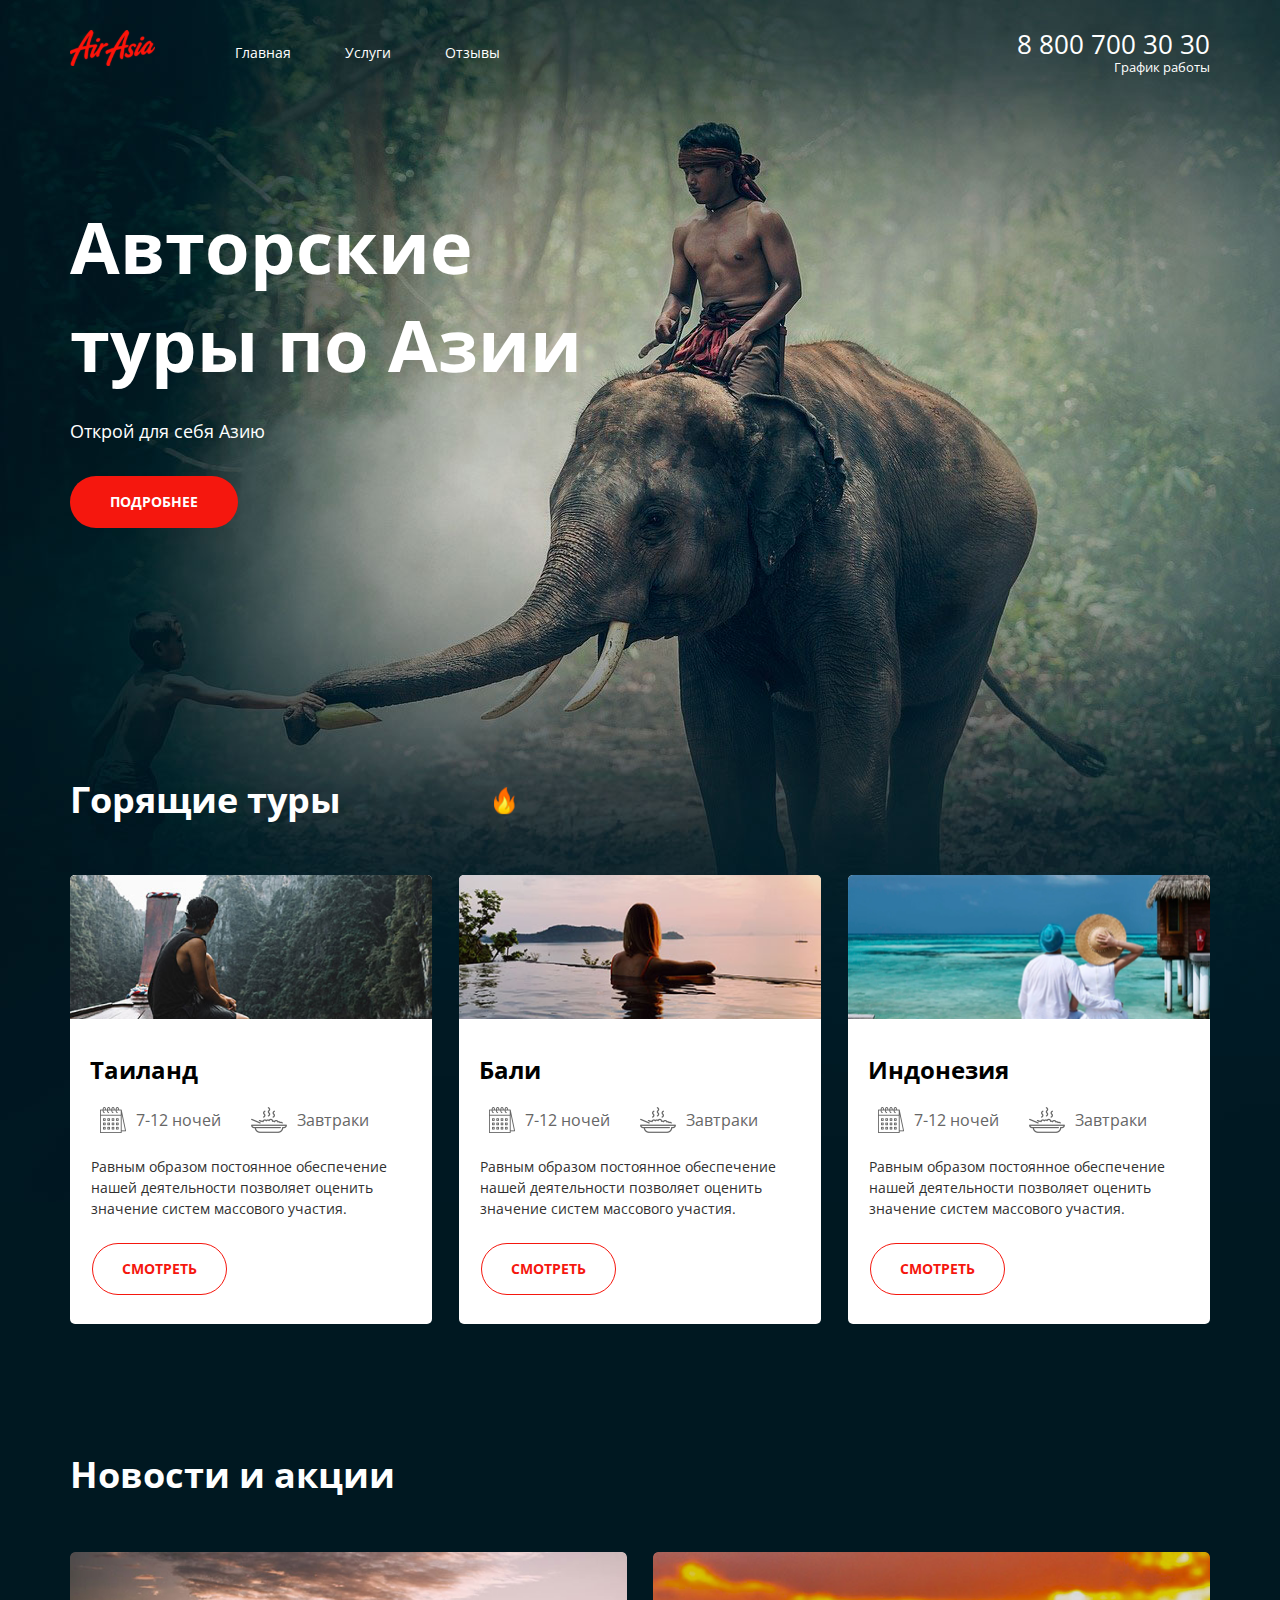
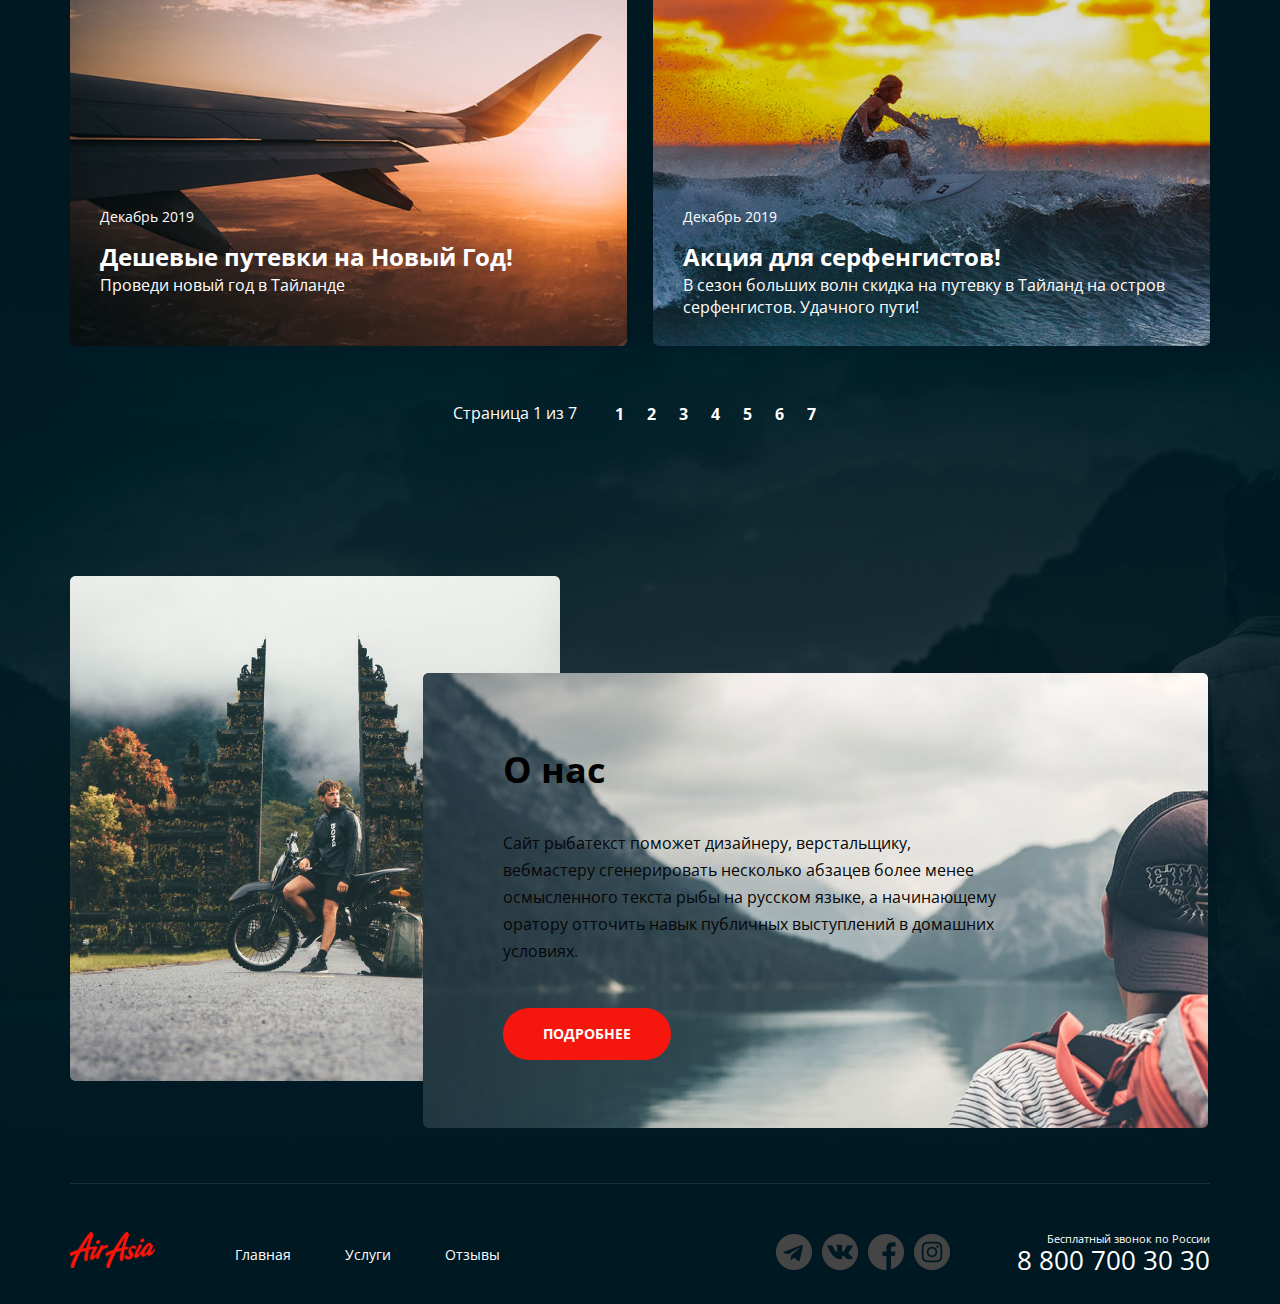
==== commit 43e789a7: "Задание №3" ====
--- a/index.html
+++ b/index.html
@@ -3,219 +3,227 @@
 
 <head>
   <meta charset="UTF-8">
-  <meta http-equiv="X-UA-Compatible" content="IE=edge">
-  <meta name="viewport" content="width=device-width, initial-scale=1.0">
-  <link rel="preconnect" href="https://fonts.googleapis.com">
-  <link rel="preconnect" href="https://fonts.gstatic.com" crossorigin>
-  <link href="https://fonts.googleapis.com/css2?family=Open+Sans:wght@400;700&display=swap" rel="stylesheet">
+  <meta name="viewport" content="width=1200, initial-scale=1.0">
   <link rel="stylesheet" href="style/main.css">
   <title>Air-asia</title>
 </head>
 
 <body>
-  <div class="wrapper main-page-wrapper">
-    <header class="header">
-      <div class="container header__container">
-        <a href="/" class="logo">
-          <img src="logo/logo.svg" alt="logo" class="logo__img">
+  <div class="wrapper">
+    <div class="wrapper__content wrapper__content-page">
+      <!-- Шапка сайта -->
+      <header class="header">
+        <div class="container header__container">
+          <a href="/" class="logo">
+            <img src="./logo/logo.svg" alt="logo" class="logo__img">
+          </a>
+          <nav class="menu">
+            <ul class="menu__list">
+              <li class="menu__item">
+                <a href="./index.html" class="menu__link">Главная</a>
+              </li>
+              <li class="menu__item">
+                <a href="./services.html" class="menu__link">Услуги</a>
+              </li>
+              <li class="menu__item">
+                <a href="#" class="menu__link">Отзывы</a>
+              </li>
+            </ul>
+          </nav>
+          <address class="contacts">
+            <a href="tel:+78007003030" class="contact__phone">8 800 700 30 30</a>
+            <div class="contacts__dropdown-title">График работы</div>
+          </address>
+        </div>
+      </header>
+
+      <main class="maincontent">
+        <!-- Привественная сексия -->
+        <section class="hello">
+          <div class="container hello__container">
+            <div class="hello__text-section">
+              <h1 class="hello__title">Авторские туры по Азии</h1>
+              <div class="hello__subtitle">Открой для себя Азию</div>
+              <a href="#" class="button">Подробнее</a>
+            </div>
+          </div>
+        </section>
+
+        <!-- Горящие туры -->
+        <section class="offers">
+          <div class="container">
+            <h2 class="title title--fire">Горящие туры</h2>
+            <ul class="offers__list">
+              <li class="offers__item">
+                <div class="offers__header">
+                  <img src="./img/river.png" alt="river" class="offers__img">
+                </div>
+                <div class="offers__content">
+                  <h5 class="offers__title">Таиланд</h5>
+                  <ul class="offers__features">
+                    <li class="offers__feature">
+                      <img src="./icon/calendar.svg" alt="calendar" class="offers__feature-icon">
+                      <div class="offer__feature-text">7-12 ночей</div>
+                    </li>
+                    <li class="offers__feature">
+                      <img src="./icon/meal.svg" alt="meal" class="offers__feature-icon">
+                      <div class="offer__feature-text">Завтраки</div>
+                    </li>
+                  </ul>
+                  <p class="offers__text">Равным образом постоянное обеспечение нашей деятельности позволяет оценить
+                    значение систем массового участия.</p>
+                  <a href="#" class="button offers__button--light">Смотреть</a>
+                </div>
+              </li>
+              <li class="offers__item">
+                <div class="offers__header">
+                  <img src="./img/pool.png" alt="pool" class="offers__img">
+                </div>
+                <div class="offers__content">
+                  <h5 class="offers__title">Бали</h5>
+                  <ul class="offers__features">
+                    <li class="offers__feature">
+                      <img src="./icon/calendar.svg" alt="calendar" class="offers__feature-icon">
+                      <div class="offer__feature-text">7-12 ночей</div>
+                    </li>
+                    <li class="offers__feature">
+                      <img src="./icon/meal.svg" alt="meal" class="offers__feature-icon">
+                      <div class="offer__feature-text">Завтраки</div>
+                    </li>
+                  </ul>
+                  <p class="offers__text">Равным образом постоянное обеспечение нашей деятельности позволяет оценить
+                    значение систем массового участия.</p>
+                  <a href="#" class="button offers__button--light">Смотреть</a>
+              </li>
+              <li class="offers__item">
+                <div class="offers__header">
+                  <img src="./img/ocean.png" alt="ocean" class="offers__img">
+                </div>
+                <div class="offers__content">
+                  <h5 class="offers__title">Индонезия</h5>
+                  <ul class="offers__features">
+                    <li class="offers__feature">
+                      <img src="./icon/calendar.svg" alt="calendar" class="offers__feature-icon">
+                      <div class="offer__feature-text">7-12 ночей</div>
+                    </li>
+                    <li class="offers__feature">
+                      <img src="./icon/meal.svg" alt="meal" class="offers__feature-icon">
+                      <div class="offer__feature-text">Завтраки</div>
+                    </li>
+                  </ul>
+                  <p class="offers__text">Равным образом постоянное обеспечение нашей деятельности позволяет оценить
+                    значение систем массового участия.</p>
+                  <a href="#" class="button offers__button--light">Смотреть</a>
+              </li>
+            </ul>
+          </div>
+        </section>
+
+        <!-- Новости и акции -->
+        <section class="news">
+          <div class="container">
+            <h2 class="title news__header-title">Новости и акции</h2>
+            <ul class="news__list">
+              <li class="news__item">
+                <img src="./img/plain.png" alt="plain" class="news__img">
+                <div class="news__content">
+                  <time class="news__date">Декабрь 2019</time>
+                  <h5 class="news__title">Дешевые путевки на Новый Год!</h5>
+                  <p class="news__text">Проведи новый год в Тайланде</p>
+                </div>
+              </li>
+              <li class="news__item">
+                <img src="./img/Surfer.png" alt="Surfer" class="news__img">
+                <div class="news__content">
+                  <time class="news__date">Декабрь 2019</time>
+                  <h5 class="news__title">Акция для серфенгистов!</h5>
+                  <p class="news__text">В сезон больших волн скидка на путевку в Тайланд на остров серфенгистов.
+                    Удачного пути!</p>
+                </div>
+              </li>
+            </ul>
+            <div class="paginator">
+              <div class="paginatop__display">Страница 1 из 7</div>
+              <ul class="paginator__list">
+                <li class="paginator__item"><a href="#" class="paginator__link">1</a></li>
+                <li class="paginator__item"><a href="#" class="paginator__link">2</a></li>
+                <li class="paginator__item"><a href="#" class="paginator__link">3</a></li>
+                <li class="paginator__item"><a href="#" class="paginator__link">4</a></li>
+                <li class="paginator__item"><a href="#" class="paginator__link">5</a></li>
+                <li class="paginator__item"><a href="#" class="paginator__link">6</a></li>
+                <li class="paginator__item"><a href="#" class="paginator__link">7</a></li>
+
+              </ul>
+            </div>
+          </div>
+        </section>
+
+        <!-- Секция о нас -->
+        <section class="about">
+          <div class="container">
+            <div class="about__content">
+              <div class="about__item">
+                <h2 class="title title--dark">О нас</h2>
+                <p class="about__text">Сайт рыбатекст поможет дизайнеру, верстальщику, вебмастеру сгенерировать
+                  несколько
+                  абзацев более менее осмысленного текста рыбы на русском языке, а начинающему оратору отточить навык
+                  публичных выступлений в домашних условиях. </p>
+                <a href="#" class="button about__button">Подробнее</a>
+              </div>
+            </div>
+          </div>
+        </section>
+      </main>
+    </div>
+  </div>
+  <!-- Подвал страницы -->
+  <footer class="footer">
+    <div class="container footer__container">
+      <div class="footer__col">
+        <a href="./" class="logo">
+          <img src="./logo/logo.svg" alt="Логотип «Air Asia»" class="logo__img">
         </a>
         <nav class="menu">
           <ul class="menu__list">
             <li class="menu__item">
-              <a href="#" class="menu__link">Главная</a>
+              <a href="./index.html" class="menu__link">Главная</a>
             </li>
             <li class="menu__item">
-              <a href="#" class="menu__link">Услуги</a>
+              <a href="./services.html" class="menu__link">Услуги</a>
             </li>
             <li class="menu__item">
               <a href="#" class="menu__link">Отзывы</a>
             </li>
           </ul>
         </nav>
+        <ul class="social">
+          <li class="social__item social__item--tg">
+            <a href="" class="social__link">
+              <img src="./icon/telegram.svg" alt="tg" class="social__icon">
+            </a>
+          </li>
+          <li class="social__item social__item--vk">
+            <a href="" class="social__link">
+              <img src="./icon/vk.svg" alt="vk" class="social__icon">
+            </a>
+          </li>
+          <li class="social__item social__item--fb">
+            <a href="" class="social__link">
+              <img src="./icon/f.svg" alt="fb" class="social__icon">
+            </a>
+          </li>
+          <li class="social__item social__item--inst">
+            <a href="" class="social__link">
+              <img src="./icon/in.svg" alt="ins" class="social__icon">
+            </a>
+          </li>
+        </ul>
         <address class="contacts">
+          <div class="contact__info">Бесплатный звонок по России</div>
           <a href="tel:+78007003030" class="contact__phone">8 800 700 30 30</a>
-          <div class="contacts__dropdown-title">График работы</div>
         </address>
       </div>
-    </header>
-
-    <main class="maincontent">
-      <section class="hello">
-        <div class="container hello__container">
-          <h1 class="hello__title">Авторские туры по Азии</h1>
-          <div class="hello__subtitle">Открой для себя Азию</div>
-          <a href="#" class="button">Подробнее</a>
-        </div>
-      </section>
-
-      <section class="offers">
-        <div class="container offers__container">
-          <h2 class="title title--fire">Горящие туры</h2>
-          <ul class="offers__list">
-            <li class="offers__item">
-              <div class="offers__header">
-                <img src="img/river.png" alt="river" class="offers__img">
-              </div>
-              <div class="offers__content">
-                <h5 class="offers__title">Таиланд</h5>
-                <ul class="offers__features">
-                  <li class="offers__feature">
-                    <img src="icon/calendar.svg" alt="calendar" class="offers__feature-icon">
-                    <div class="offer__feature-text">7-12 ночей</div>
-                  </li>
-                  <li class="offers__feature">
-                    <img src="icon/meal.svg" alt="meal" class="offers__feature-icon">
-                    <div class="offer__feature-text">Завтраки</div>
-                  </li>
-                </ul>
-                <p class="offers__text">Равным образом постоянное обеспечение нашей деятельности позволяет оценить
-                  значение систем массового участия.</p>
-                <a href="#" class="button offers__button--light">Смотреть</a>
-              </div>
-            </li>
-            <li class="offers__item">
-              <div class="offers__header">
-                <img src="img/pool.png" alt="pool" class="offers__img">
-              </div>
-              <div class="offers__content">
-                <h5 class="offers__title">Бали</h5>
-                <ul class="offers__features">
-                  <li class="offers__feature">
-                    <img src="icon/calendar.svg" alt="calendar" class="offers__feature-icon">
-                    <div class="offer__feature-text">7-12 ночей</div>
-                  </li>
-                  <li class="offers__feature">
-                    <img src="icon/meal.svg" alt="meal" class="offers__feature-icon">
-                    <div class="offer__feature-text">Завтраки</div>
-                  </li>
-                </ul>
-                <p class="offers__text">Равным образом постоянное обеспечение нашей деятельности позволяет оценить
-                  значение систем массового участия.</p>
-                <a href="#" class="button offers__button">Смотреть</a>
-            </li>
-            <li class="offers__item">
-              <div class="offers__header">
-                <img src="img/ocean.png" alt="ocean" class="offers__img">
-              </div>
-              <div class="offers__content">
-                <h5 class="offers__title">Индонезия</h5>
-                <ul class="offers__features">
-                  <li class="offers__feature">
-                    <img src="icon/calendar.svg" alt="calendar" class="offers__feature-icon">
-                    <div class="offer__feature-text">7-12 ночей</div>
-                  </li>
-                  <li class="offers__feature">
-                    <img src="icon/meal.svg" alt="meal" class="offers__feature-icon">
-                    <div class="offer__feature-text">Завтраки</div>
-                  </li>
-                </ul>
-                <p class="offers__text">Равным образом постоянное обеспечение нашей деятельности позволяет оценить
-                  значение систем массового участия.</p>
-                <a href="#" class="button offers__button--light">Смотреть</a>
-            </li>
-          </ul>
-        </div>
-      </section>
-
-      <section class="news">
-        <div class="container news__container">
-          <h2 class="title news__header-title">Новости и акции</h2>
-          <ul class="news__list">
-            <li class="news__item">
-              <img src="img/plain.png" alt="plain" class="news__img">
-              <div class="news__content">
-                <time class="news__date">Декабрь 2019</time>
-                <h5 class="news__title">Дешевые путевки на Новый Год!</h5>
-                <p class="news__text">Проведи новый год в Тайланде</p>
-              </div>
-            </li>
-            <li class="news__item">
-              <img src="img/Surfer.png" alt="Surfer" class="news__img">
-              <div class="news__content">
-                <time class="news__date">Декабрь 2019</time>
-                <h5 class="news__title">Акция для серфенгистов!</h5>
-                <p class="news__text">В сезон больших волн скидка на путевку в Тайланд на остров серфенгистов.
-                  Удачного пути!</p>
-              </div>
-            </li>
-          </ul>
-          <div class="paginator">
-            <div class="paginatop__display">Страница 1 из 7</div>
-            <ul class="paginator__list">
-              <li class="paginator__item"><a href="#" class="paginator__link">1</a></li>
-              <li class="paginator__item"><a href="#" class="paginator__link">2</a></li>
-              <li class="paginator__item"><a href="#" class="paginator__link">3</a></li>
-              <li class="paginator__item"><a href="#" class="paginator__link">4</a></li>
-              <li class="paginator__item"><a href="#" class="paginator__link">5</a></li>
-              <li class="paginator__item"><a href="#" class="paginator__link">6</a></li>
-              <li class="paginator__item"><a href="#" class="paginator__link">7</a></li>
-              
-            </ul>
-          </div>
-        </div>
-      </section>
-
-      <section class="about">
-        <div class="container about__container">
-          <img src="img/gates.png" alt="gates" class="about__img">
-          <div class="about__content">
-            <h2 class="title title--dark">О нас</h2>
-            <p class="about__text">Сайт рыбатекст поможет дизайнеру, верстальщику, вебмастеру сгенерировать несколько
-              абзацев более менее осмысленного текста рыбы на русском языке, а начинающему оратору отточить навык
-              публичных выступлений в домашних условиях. </p>
-            <a href="#" class="button about__button">Подробнее</a>
-          </div>
-        </div>
-      </section>
-    </main>
-  </div>
-  <footer class="footer">
-    <div class="container footer__container">
-      <a href="#" class="logo">
-        <img src="logo/logo.svg" alt="logo" class="logo__img">
-      </a>
-      <nav class="menu">
-        <ul class="menu__list">
-          <li class="menu__item">
-            <a href="#" class="menu__link">Главная</a>
-          </li>
-          <li class="menu__item">
-            <a href="#" class="menu__link">Услуги</a>
-          </li>
-          <li class="menu__item">
-            <a href="#" class="menu__link">Отзывы</a>
-          </li>
-        </ul>
-      </nav>
-      <div class="social">
-        <ul class="socials__list">
-          <li class="social__item">
-            <a href="#" class="social__link">
-              <img src="icon/telegram.svg" alt="telegram" class="social__icon">
-            </a>
-          </li>
-          <li class="social__item">
-            <a href="#" class="social__link">
-              <img src="icon/vk.svg" alt="vk" class="social__icon">
-            </a>
-          </li>
-          <li class="social__item">
-            <a href="#" class="social__link">
-              <img src="icon/f.svg" alt="facebook" class="social__icon">
-            </a>
-          </li>
-          <li class="social__item">
-            <a href="#" class="social__link">
-              <img src="icon/in.svg" alt="instagram" class="social__icon">
-            </a>
-          </li>
-        </ul>
-      </div>
-      <address class="footer__contacts">
-        <div class="footer__info">Бесплатный звонок по России</div>
-        <a href="tel:+78007003030" class="footer__contact-phone">8 800 700 30 30</a>
-      </address>
-    </div>
+    </div class="container">
   </footer>
 </body>
 
--- a/style/main.css
+++ b/style/main.css
@@ -1,7 +1,26 @@
-@import url(./blocks/base.css);
+@import url(./layout/fonts.css);
+@import url(./layout/normalize.css);
+@import url(./layout/base.css);
+
+
+
 @import url(./blocks/header.css);
+@import url(./blocks/logo.css);
+@import url(./blocks/menu.css);
+@import url(./blocks/contacts.css);
 @import url(./blocks/hello.css);
+@import url(./blocks/button.css);
 @import url(./blocks/offers.css);
+@import url(./blocks/title.css);
 @import url(./blocks/news.css);
+@import url(./blocks/paginator.css);
 @import url(./blocks/about.css);
-@import url(./blocks/footer.css);+@import url(./blocks/footer.css);
+@import url(./blocks/socials.css);
+@import url(./blocks/top-line.css);
+@import url(./blocks/breadcrumbs.css);
+@import url(./blocks/services.css);
+@import url(./blocks/inner-section.css);
+
+
+
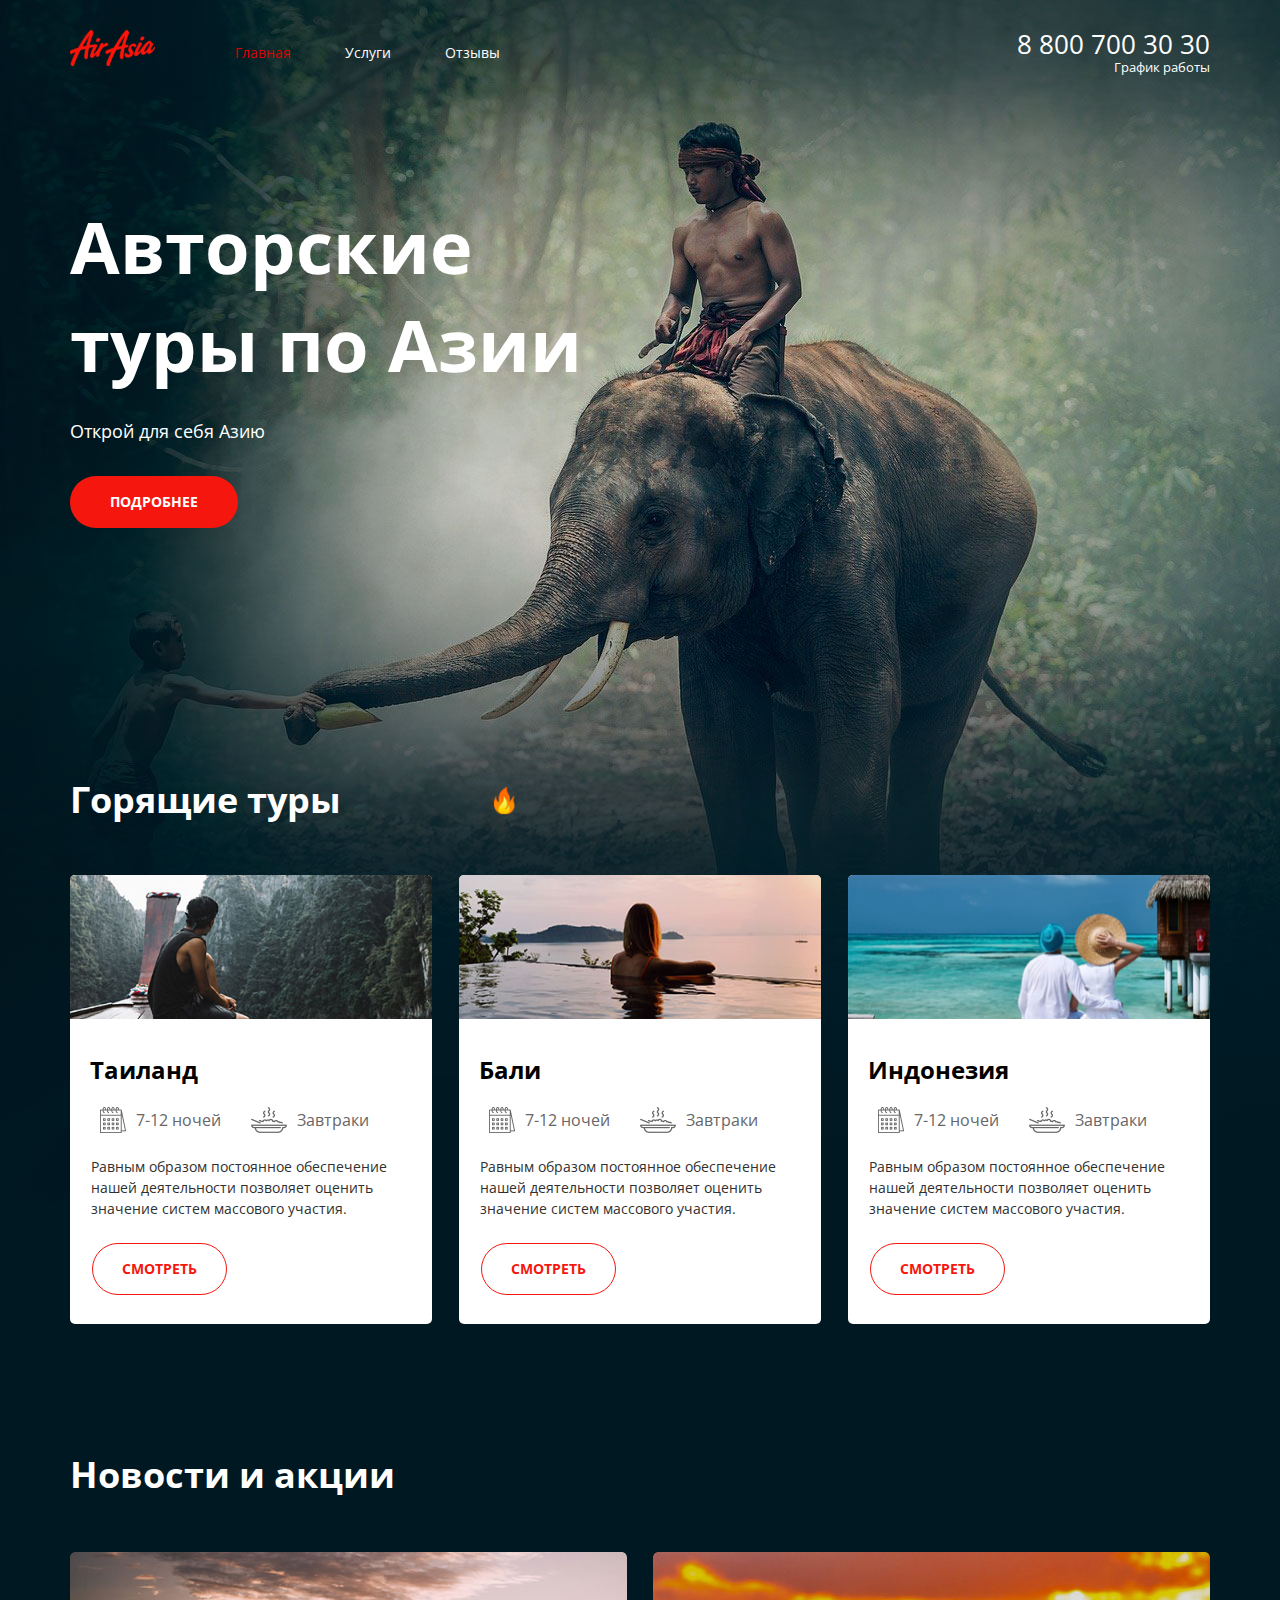
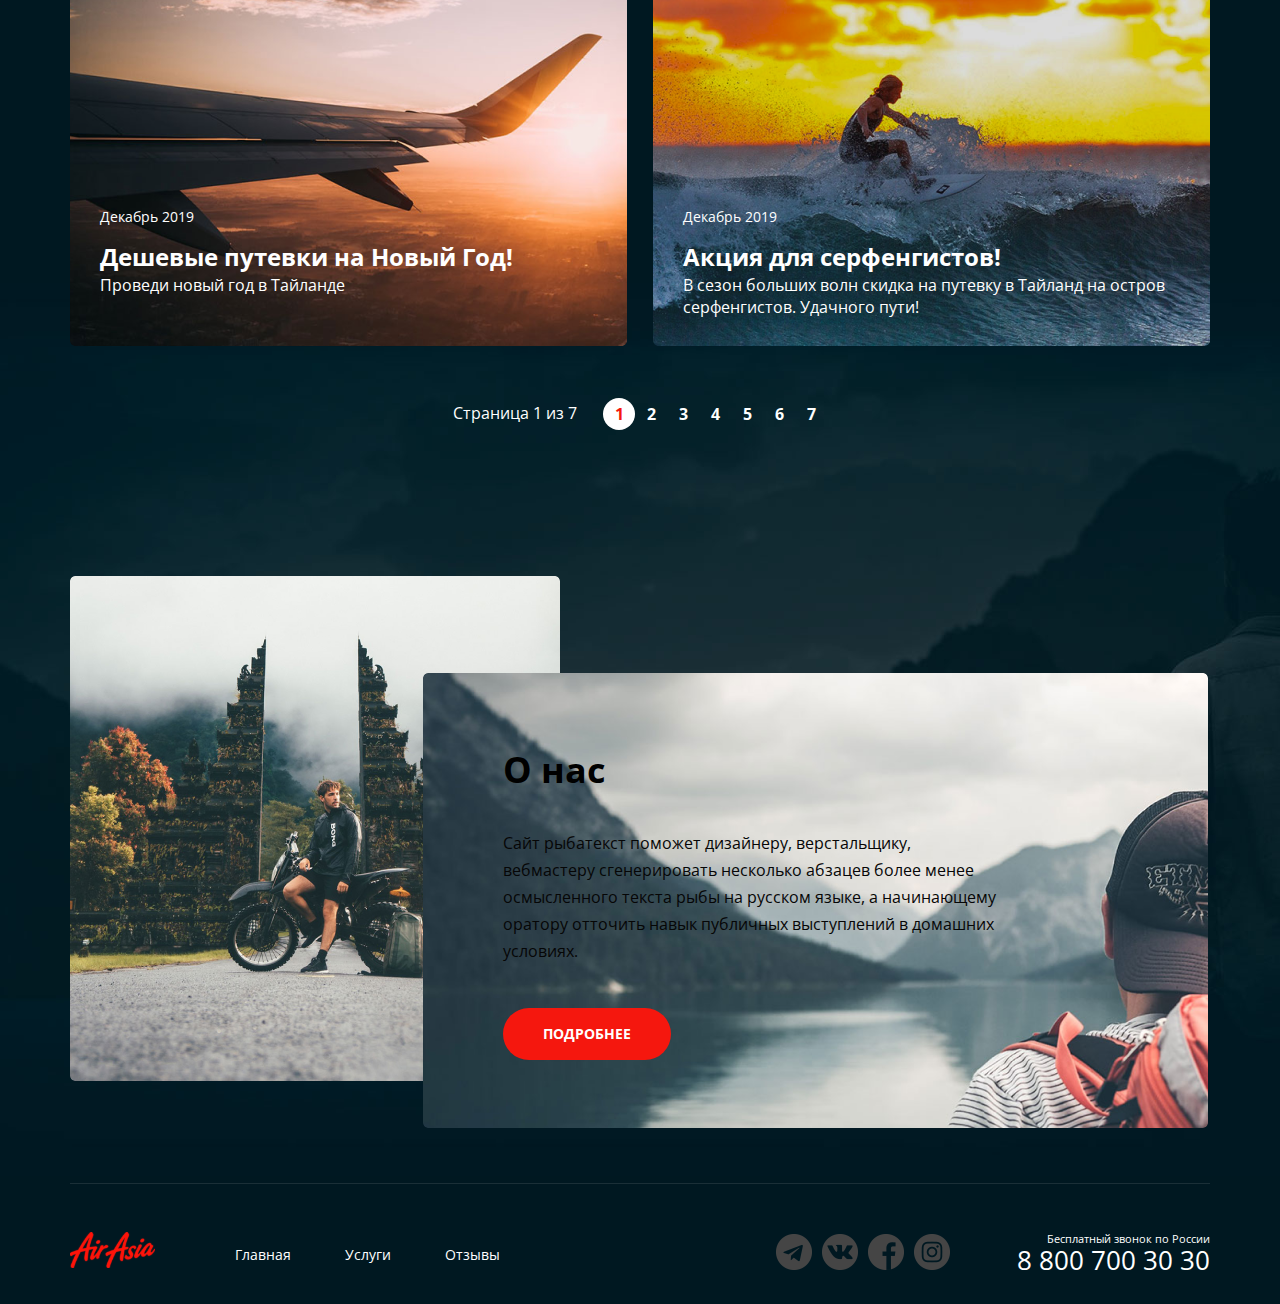
==== commit 588527bd: "Add files via upload" ====
--- a/index.html
+++ b/index.html
@@ -19,7 +19,7 @@
           </a>
           <nav class="menu">
             <ul class="menu__list">
-              <li class="menu__item">
+              <li class="menu__item menu__item--active">
                 <a href="./index.html" class="menu__link">Главная</a>
               </li>
               <li class="menu__item">
@@ -145,7 +145,7 @@
             <div class="paginator">
               <div class="paginatop__display">Страница 1 из 7</div>
               <ul class="paginator__list">
-                <li class="paginator__item"><a href="#" class="paginator__link">1</a></li>
+                <li class="paginator__item"><a href="#" class="paginator__link paginator__link--white">1</a></li>
                 <li class="paginator__item"><a href="#" class="paginator__link">2</a></li>
                 <li class="paginator__item"><a href="#" class="paginator__link">3</a></li>
                 <li class="paginator__item"><a href="#" class="paginator__link">4</a></li>
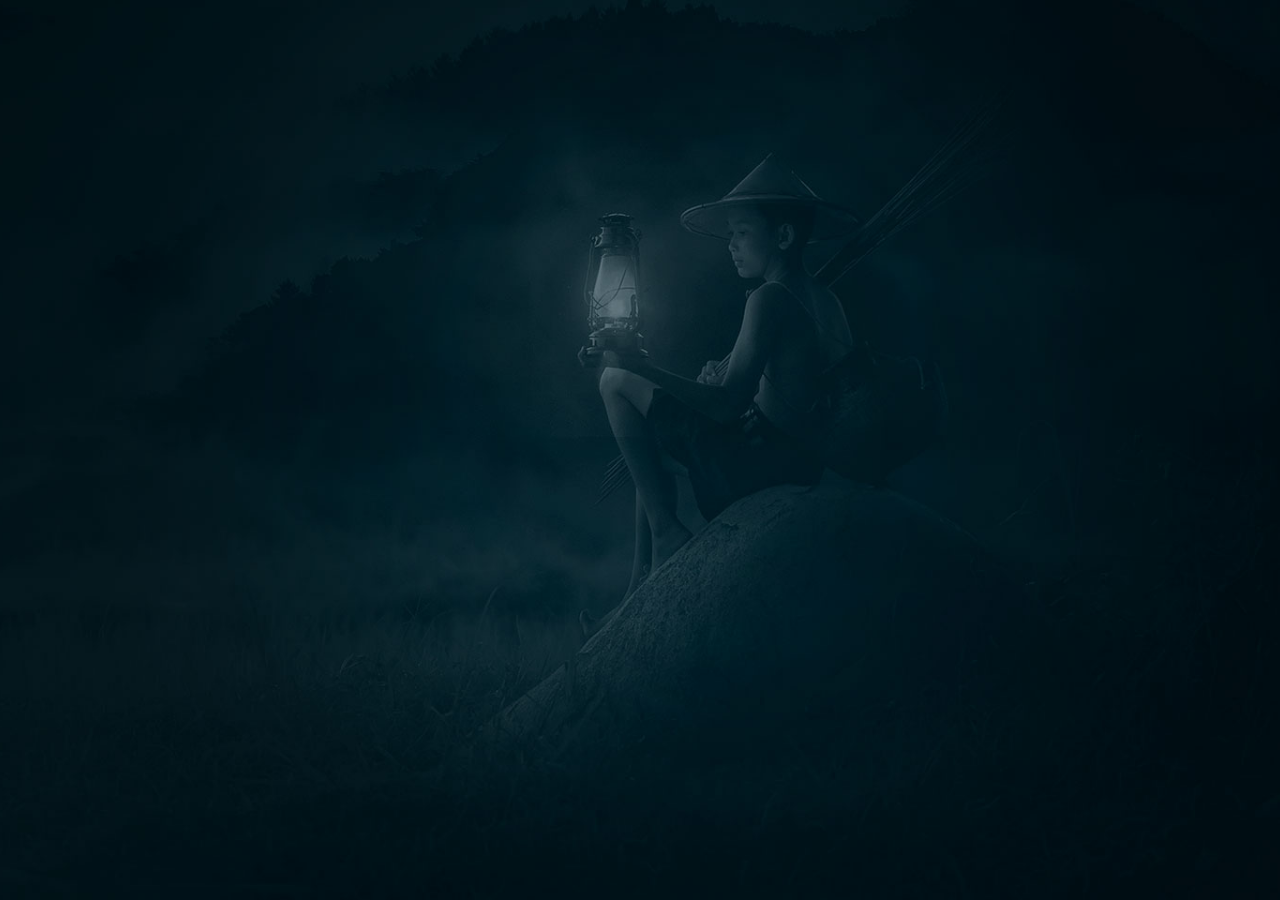
==== commit 5241cde2: "Задание №4" ====
--- a/index.html
+++ b/index.html
@@ -5,226 +5,19 @@
   <meta charset="UTF-8">
   <meta name="viewport" content="width=1200, initial-scale=1.0">
   <link rel="stylesheet" href="style/main.css">
-  <title>Air-asia</title>
+  <title>Air-asia | Welcome page</title>
 </head>
 
 <body>
-  <div class="wrapper">
-    <div class="wrapper__content wrapper__content-page">
-      <!-- Шапка сайта -->
-      <header class="header">
-        <div class="container header__container">
-          <a href="/" class="logo">
-            <img src="./logo/logo.svg" alt="logo" class="logo__img">
-          </a>
-          <nav class="menu">
-            <ul class="menu__list">
-              <li class="menu__item menu__item--active">
-                <a href="./index.html" class="menu__link">Главная</a>
-              </li>
-              <li class="menu__item">
-                <a href="./services.html" class="menu__link">Услуги</a>
-              </li>
-              <li class="menu__item">
-                <a href="#" class="menu__link">Отзывы</a>
-              </li>
-            </ul>
-          </nav>
-          <address class="contacts">
-            <a href="tel:+78007003030" class="contact__phone">8 800 700 30 30</a>
-            <div class="contacts__dropdown-title">График работы</div>
-          </address>
-        </div>
-      </header>
-
-      <main class="maincontent">
-        <!-- Привественная сексия -->
-        <section class="hello">
-          <div class="container hello__container">
-            <div class="hello__text-section">
-              <h1 class="hello__title">Авторские туры по Азии</h1>
-              <div class="hello__subtitle">Открой для себя Азию</div>
-              <a href="#" class="button">Подробнее</a>
-            </div>
-          </div>
-        </section>
-
-        <!-- Горящие туры -->
-        <section class="offers">
-          <div class="container">
-            <h2 class="title title--fire">Горящие туры</h2>
-            <ul class="offers__list">
-              <li class="offers__item">
-                <div class="offers__header">
-                  <img src="./img/river.png" alt="river" class="offers__img">
-                </div>
-                <div class="offers__content">
-                  <h5 class="offers__title">Таиланд</h5>
-                  <ul class="offers__features">
-                    <li class="offers__feature">
-                      <img src="./icon/calendar.svg" alt="calendar" class="offers__feature-icon">
-                      <div class="offer__feature-text">7-12 ночей</div>
-                    </li>
-                    <li class="offers__feature">
-                      <img src="./icon/meal.svg" alt="meal" class="offers__feature-icon">
-                      <div class="offer__feature-text">Завтраки</div>
-                    </li>
-                  </ul>
-                  <p class="offers__text">Равным образом постоянное обеспечение нашей деятельности позволяет оценить
-                    значение систем массового участия.</p>
-                  <a href="#" class="button offers__button--light">Смотреть</a>
-                </div>
-              </li>
-              <li class="offers__item">
-                <div class="offers__header">
-                  <img src="./img/pool.png" alt="pool" class="offers__img">
-                </div>
-                <div class="offers__content">
-                  <h5 class="offers__title">Бали</h5>
-                  <ul class="offers__features">
-                    <li class="offers__feature">
-                      <img src="./icon/calendar.svg" alt="calendar" class="offers__feature-icon">
-                      <div class="offer__feature-text">7-12 ночей</div>
-                    </li>
-                    <li class="offers__feature">
-                      <img src="./icon/meal.svg" alt="meal" class="offers__feature-icon">
-                      <div class="offer__feature-text">Завтраки</div>
-                    </li>
-                  </ul>
-                  <p class="offers__text">Равным образом постоянное обеспечение нашей деятельности позволяет оценить
-                    значение систем массового участия.</p>
-                  <a href="#" class="button offers__button--light">Смотреть</a>
-              </li>
-              <li class="offers__item">
-                <div class="offers__header">
-                  <img src="./img/ocean.png" alt="ocean" class="offers__img">
-                </div>
-                <div class="offers__content">
-                  <h5 class="offers__title">Индонезия</h5>
-                  <ul class="offers__features">
-                    <li class="offers__feature">
-                      <img src="./icon/calendar.svg" alt="calendar" class="offers__feature-icon">
-                      <div class="offer__feature-text">7-12 ночей</div>
-                    </li>
-                    <li class="offers__feature">
-                      <img src="./icon/meal.svg" alt="meal" class="offers__feature-icon">
-                      <div class="offer__feature-text">Завтраки</div>
-                    </li>
-                  </ul>
-                  <p class="offers__text">Равным образом постоянное обеспечение нашей деятельности позволяет оценить
-                    значение систем массового участия.</p>
-                  <a href="#" class="button offers__button--light">Смотреть</a>
-              </li>
-            </ul>
-          </div>
-        </section>
-
-        <!-- Новости и акции -->
-        <section class="news">
-          <div class="container">
-            <h2 class="title news__header-title">Новости и акции</h2>
-            <ul class="news__list">
-              <li class="news__item">
-                <img src="./img/plain.png" alt="plain" class="news__img">
-                <div class="news__content">
-                  <time class="news__date">Декабрь 2019</time>
-                  <h5 class="news__title">Дешевые путевки на Новый Год!</h5>
-                  <p class="news__text">Проведи новый год в Тайланде</p>
-                </div>
-              </li>
-              <li class="news__item">
-                <img src="./img/Surfer.png" alt="Surfer" class="news__img">
-                <div class="news__content">
-                  <time class="news__date">Декабрь 2019</time>
-                  <h5 class="news__title">Акция для серфенгистов!</h5>
-                  <p class="news__text">В сезон больших волн скидка на путевку в Тайланд на остров серфенгистов.
-                    Удачного пути!</p>
-                </div>
-              </li>
-            </ul>
-            <div class="paginator">
-              <div class="paginatop__display">Страница 1 из 7</div>
-              <ul class="paginator__list">
-                <li class="paginator__item"><a href="#" class="paginator__link paginator__link--white">1</a></li>
-                <li class="paginator__item"><a href="#" class="paginator__link">2</a></li>
-                <li class="paginator__item"><a href="#" class="paginator__link">3</a></li>
-                <li class="paginator__item"><a href="#" class="paginator__link">4</a></li>
-                <li class="paginator__item"><a href="#" class="paginator__link">5</a></li>
-                <li class="paginator__item"><a href="#" class="paginator__link">6</a></li>
-                <li class="paginator__item"><a href="#" class="paginator__link">7</a></li>
-
-              </ul>
-            </div>
-          </div>
-        </section>
-
-        <!-- Секция о нас -->
-        <section class="about">
-          <div class="container">
-            <div class="about__content">
-              <div class="about__item">
-                <h2 class="title title--dark">О нас</h2>
-                <p class="about__text">Сайт рыбатекст поможет дизайнеру, верстальщику, вебмастеру сгенерировать
-                  несколько
-                  абзацев более менее осмысленного текста рыбы на русском языке, а начинающему оратору отточить навык
-                  публичных выступлений в домашних условиях. </p>
-                <a href="#" class="button about__button">Подробнее</a>
-              </div>
-            </div>
-          </div>
-        </section>
-      </main>
+  <div class="welcome">
+    <div class="welcome__container">
+      <div class="central">
+        <img src="./logo/welcome-logo.svg" alt="air-asia" class="central__logo">
+        <div class="central__text">Открой для себя Азию</div>
+        <a href="./main.html" class="button welcome__btn">Войти</a>
+      </div>
     </div>
   </div>
-  <!-- Подвал страницы -->
-  <footer class="footer">
-    <div class="container footer__container">
-      <div class="footer__col">
-        <a href="./" class="logo">
-          <img src="./logo/logo.svg" alt="Логотип «Air Asia»" class="logo__img">
-        </a>
-        <nav class="menu">
-          <ul class="menu__list">
-            <li class="menu__item">
-              <a href="./index.html" class="menu__link">Главная</a>
-            </li>
-            <li class="menu__item">
-              <a href="./services.html" class="menu__link">Услуги</a>
-            </li>
-            <li class="menu__item">
-              <a href="#" class="menu__link">Отзывы</a>
-            </li>
-          </ul>
-        </nav>
-        <ul class="social">
-          <li class="social__item social__item--tg">
-            <a href="" class="social__link">
-              <img src="./icon/telegram.svg" alt="tg" class="social__icon">
-            </a>
-          </li>
-          <li class="social__item social__item--vk">
-            <a href="" class="social__link">
-              <img src="./icon/vk.svg" alt="vk" class="social__icon">
-            </a>
-          </li>
-          <li class="social__item social__item--fb">
-            <a href="" class="social__link">
-              <img src="./icon/f.svg" alt="fb" class="social__icon">
-            </a>
-          </li>
-          <li class="social__item social__item--inst">
-            <a href="" class="social__link">
-              <img src="./icon/in.svg" alt="ins" class="social__icon">
-            </a>
-          </li>
-        </ul>
-        <address class="contacts">
-          <div class="contact__info">Бесплатный звонок по России</div>
-          <a href="tel:+78007003030" class="contact__phone">8 800 700 30 30</a>
-        </address>
-      </div>
-    </div class="container">
-  </footer>
 </body>
 
 </html>--- a/style/main.css
+++ b/style/main.css
@@ -7,6 +7,7 @@
 @import url(./blocks/header.css);
 @import url(./blocks/logo.css);
 @import url(./blocks/menu.css);
+@import url(./blocks/dropdown.css);
 @import url(./blocks/contacts.css);
 @import url(./blocks/hello.css);
 @import url(./blocks/button.css);
@@ -21,6 +22,10 @@
 @import url(./blocks/breadcrumbs.css);
 @import url(./blocks/services.css);
 @import url(./blocks/inner-section.css);
+@import url(./blocks/reviews.css);
+@import url(./blocks/avatar.css);
+@import url(./blocks/separator.css);
+@import url(./blocks/form.css);
+@import url(./blocks/welcome.css);
 
 
-
